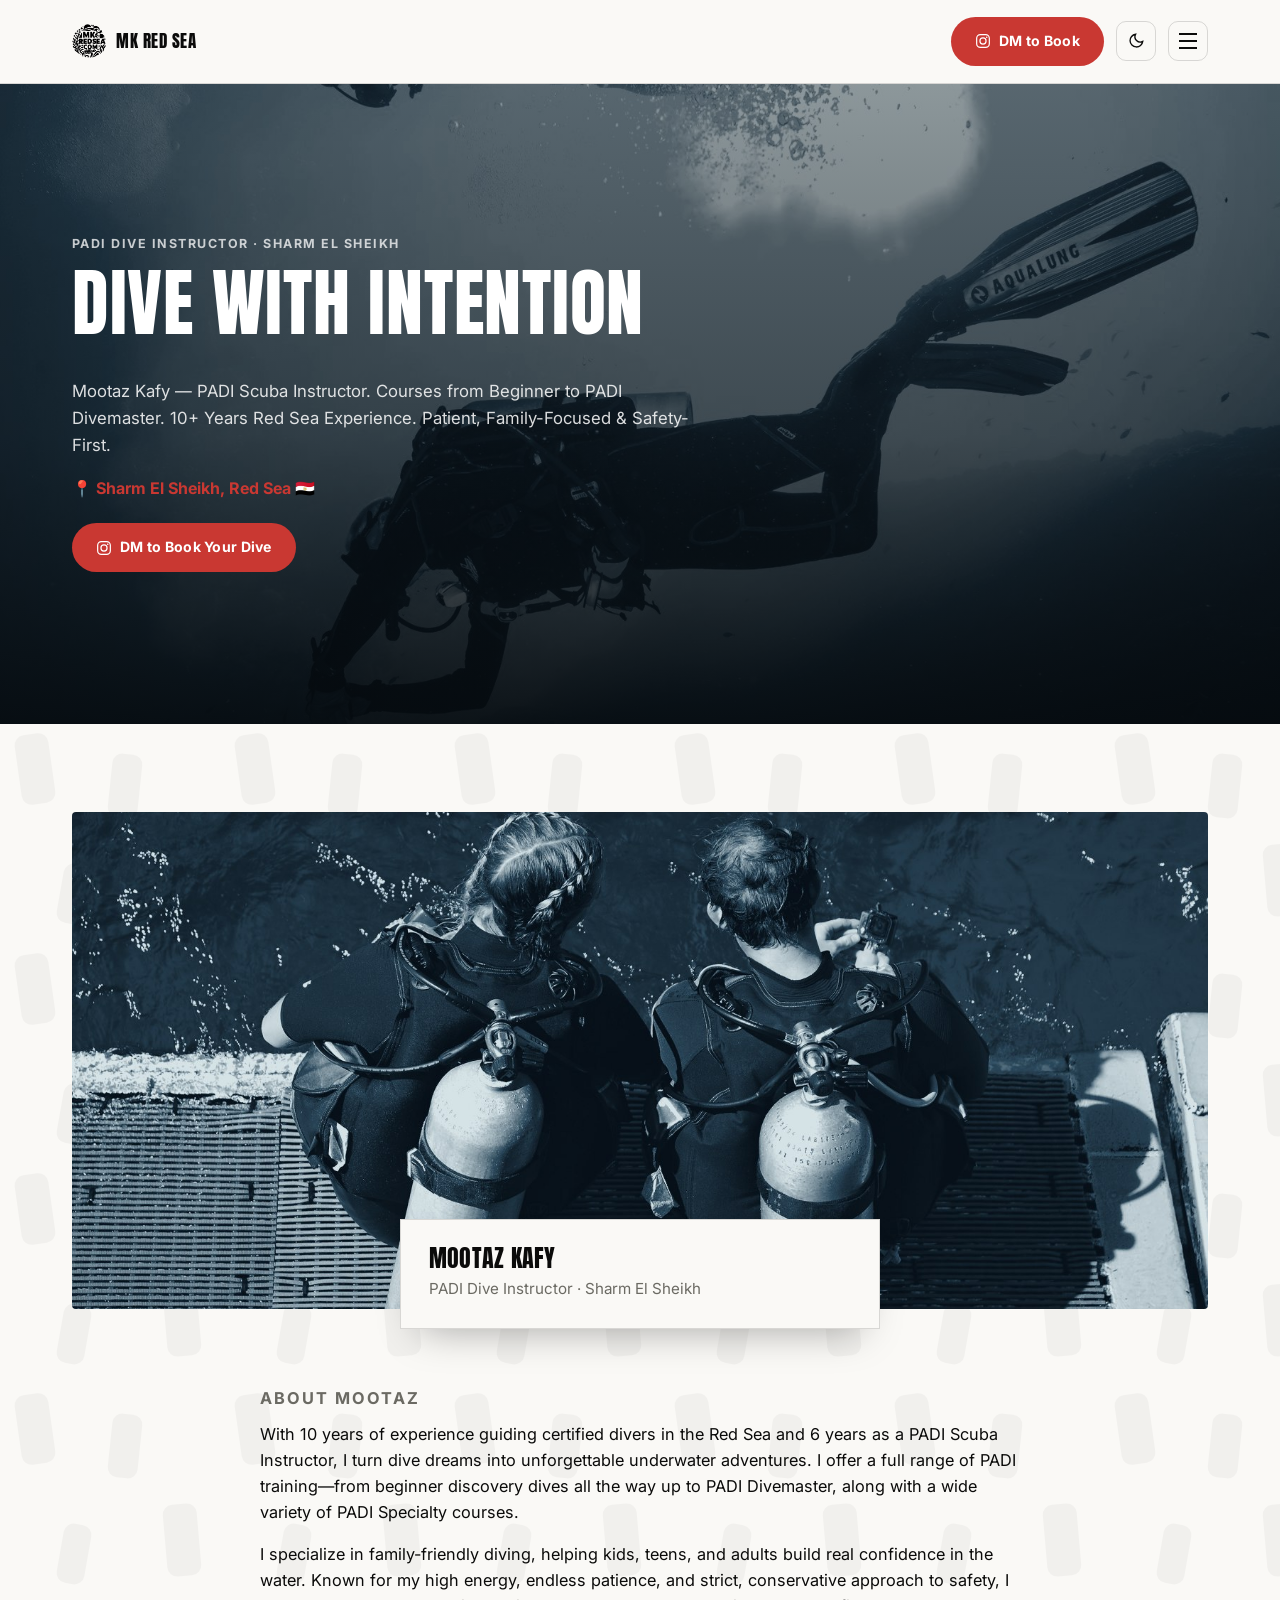
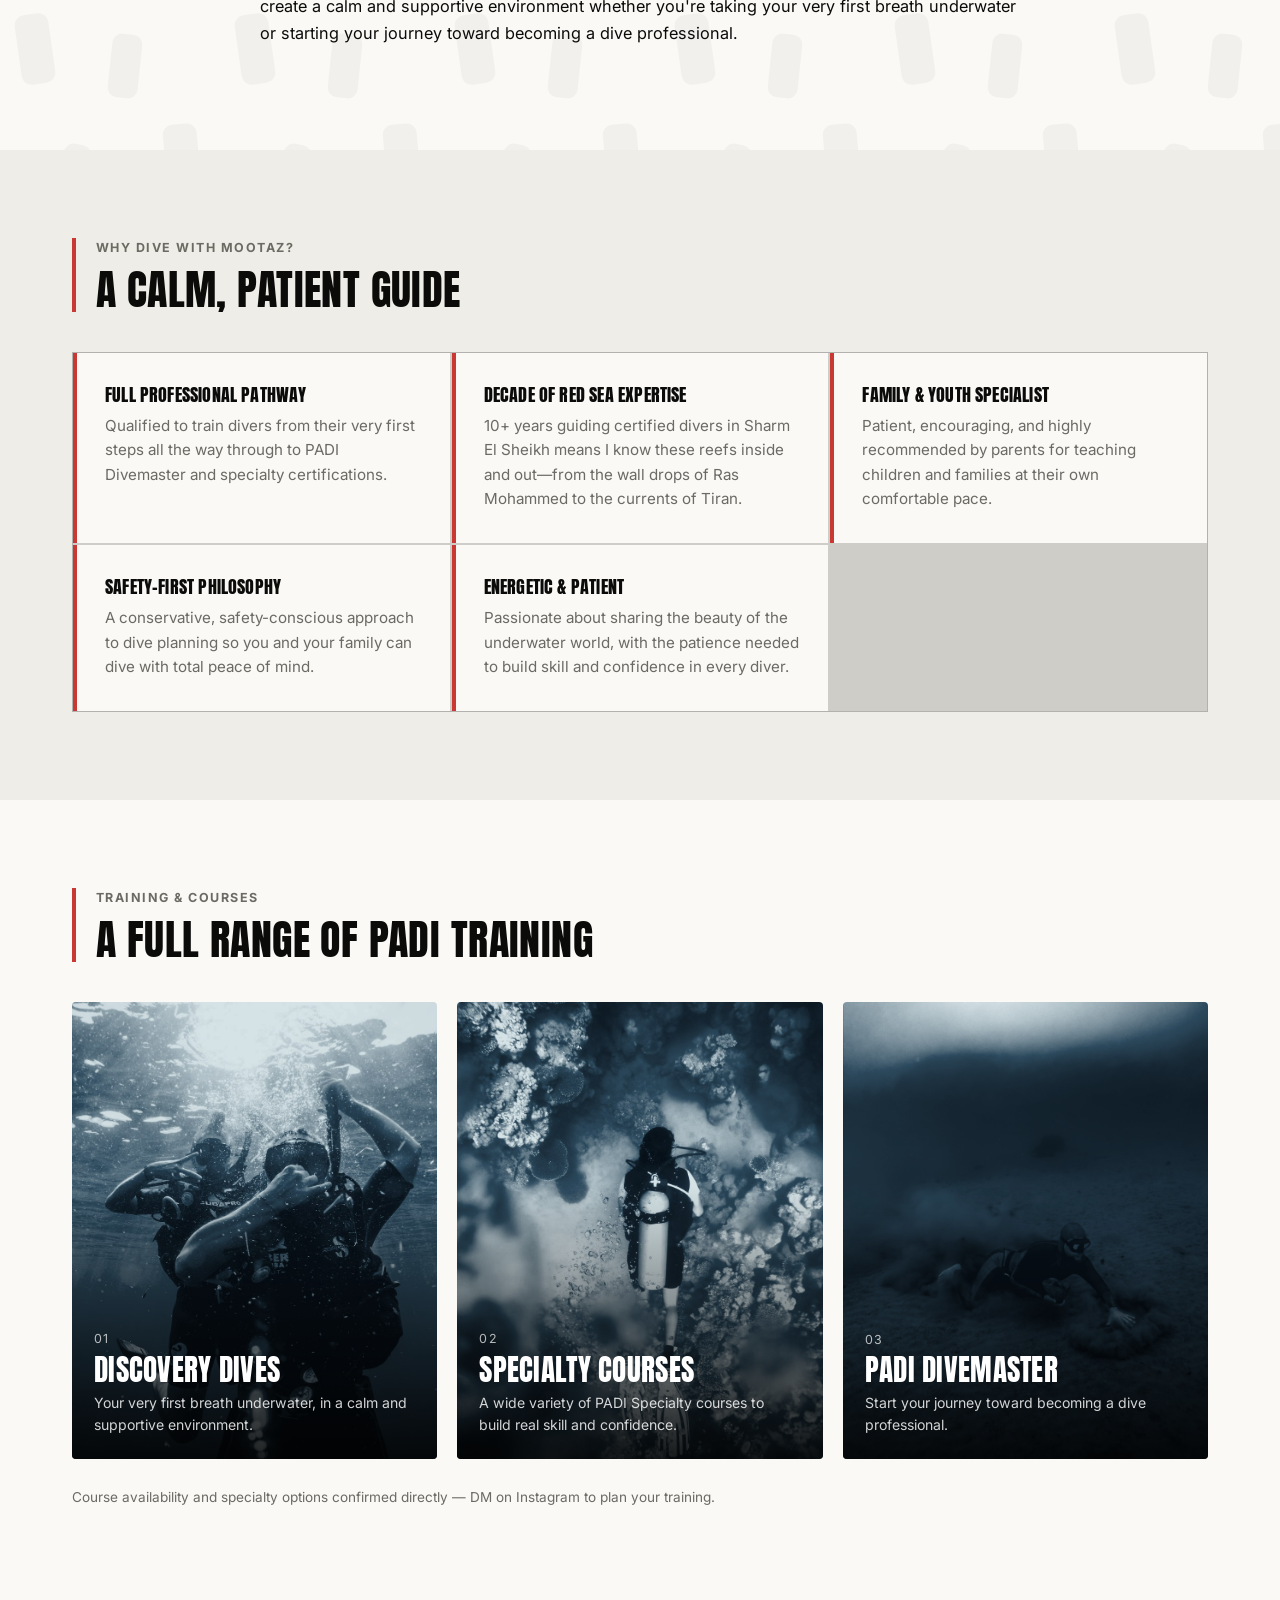
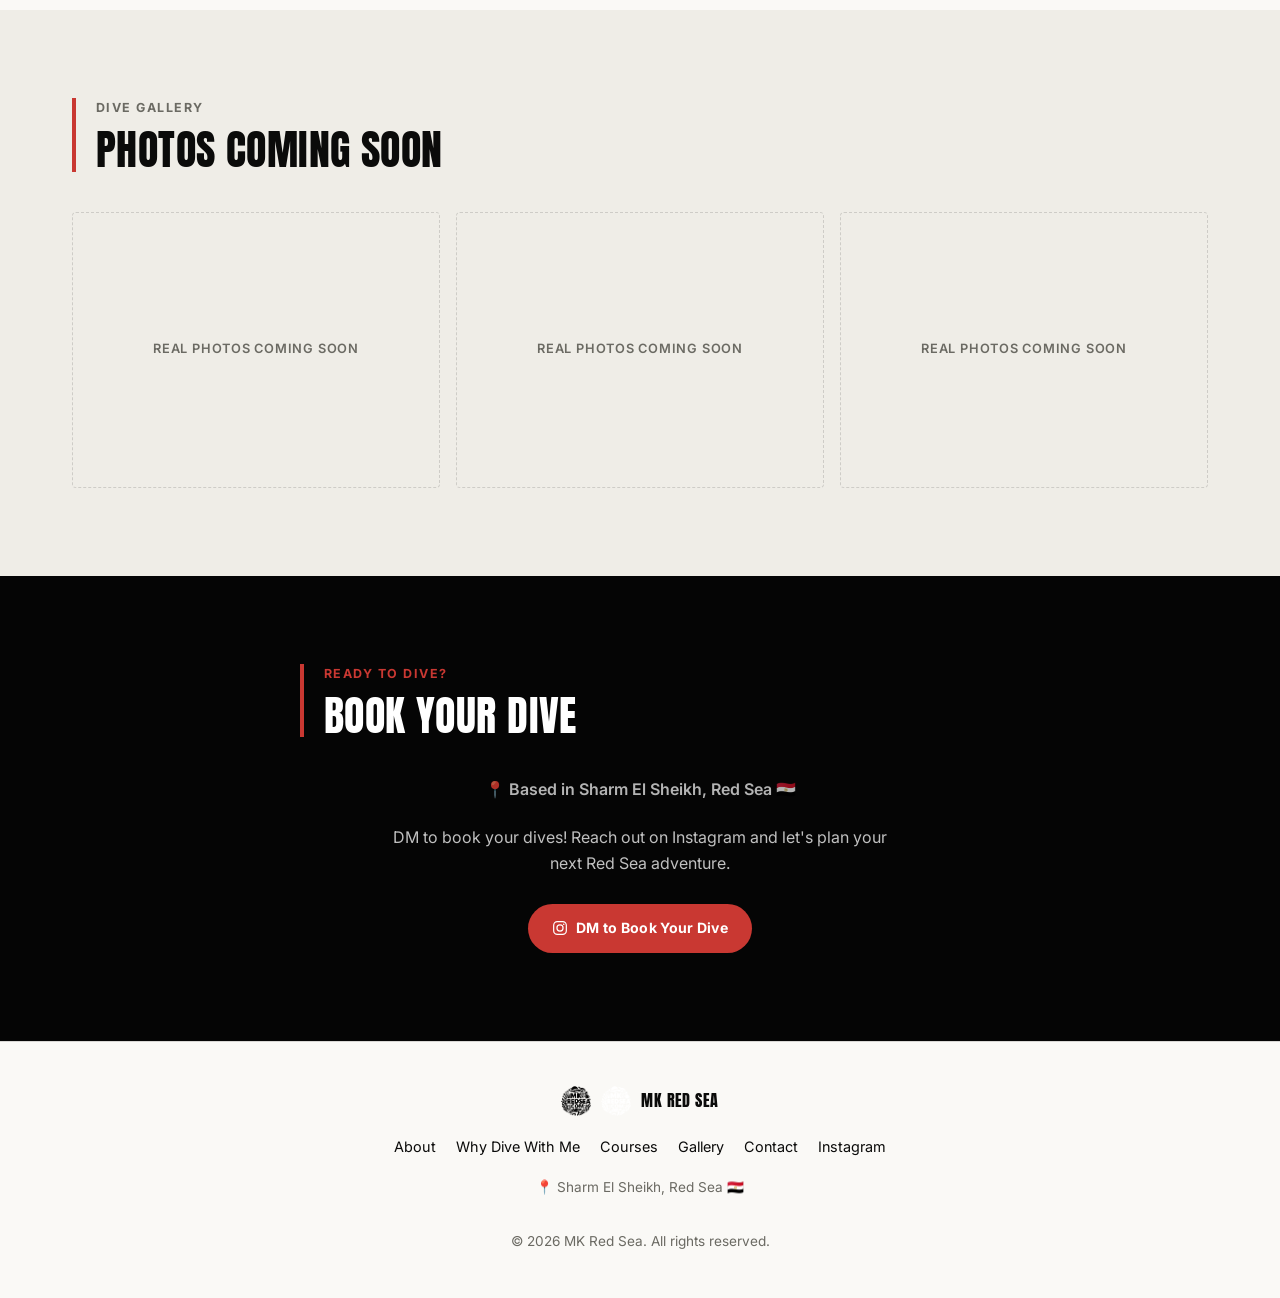
==== alt/index.html @ 53732ff6 "Add alternate dark/bold design option under alt/ Second design for comparison against the main site " ====
<!DOCTYPE html>
<html lang="en">
<head>
<meta charset="UTF-8">
<meta name="viewport" content="width=device-width, initial-scale=1, viewport-fit=cover">
<title>mkredsea.com/alt — Mootaz Kafy, PADI Dive Instructor</title>
<meta name="description" content="Mootaz Kafy, PADI Scuba Instructor in Sharm El Sheikh. Courses from beginner discovery dives to PADI Divemaster. 10+ years of Red Sea experience, family-focused and safety-first.">

<link rel="icon" type="image/png" sizes="32x32" href="../assets/favicon/favicon-32.png">
<link rel="icon" href="../assets/favicon/favicon.ico">
<link rel="apple-touch-icon" href="../assets/favicon/apple-touch-icon.png">

<link rel="preconnect" href="https://fonts.googleapis.com">
<link rel="preconnect" href="https://fonts.gstatic.com" crossorigin>
<link href="https://fonts.googleapis.com/css2?family=Anton&family=Inter:wght@400;500;600;700&display=swap" rel="stylesheet">

<link rel="stylesheet" href="assets/css/styles.css">
</head>
<body>

<header class="site-header">
  <div class="container">
    <a href="#top" id="top" class="brand">
      <img class="brand-light" src="assets/logo/mk-redsea-badge-black.png" alt="MK Red Sea">
      <img class="brand-dark" src="assets/logo/mk-redsea-badge-white.png" alt="MK Red Sea">
      <span>MK Red Sea</span>
    </a>

    <div class="header-actions">
      <a href="#" class="btn-pill" data-instagram-cta>
        <img src="assets/icons/icon-instagram.svg" alt="" width="16" height="16">
        DM to Book
      </a>
      <button type="button" class="icon-btn" id="themeToggle" aria-label="Toggle light/dark theme">
        <svg class="icon-moon" viewBox="0 0 24 24" fill="none" stroke="currentColor" stroke-width="1.8"><path d="M21 12.5A8.5 8.5 0 1 1 11.5 3a7 7 0 0 0 9.5 9.5Z"/></svg>
        <svg class="icon-sun" viewBox="0 0 24 24" fill="none" stroke="currentColor" stroke-width="1.8"><circle cx="12" cy="12" r="4.5"/><path d="M12 2.5v2M12 19.5v2M4.2 4.2l1.4 1.4M18.4 18.4l1.4 1.4M2.5 12h2M19.5 12h2M4.2 19.8l1.4-1.4M18.4 5.6l1.4-1.4"/></svg>
      </button>
      <button type="button" class="hamburger" id="navToggle" aria-label="Open menu" aria-expanded="false" aria-controls="navOverlay">
        <span class="bar"></span>
      </button>
    </div>
  </div>
</header>

<div class="nav-overlay" id="navOverlay">
  <div class="nav-overlay-top">
    <a href="#top" class="brand">
      <img src="assets/logo/mk-redsea-badge-white.png" alt="MK Red Sea" style="width:34px;height:34px;">
      <span>MK Red Sea</span>
    </a>
    <button type="button" class="nav-close" id="navClose" aria-label="Close menu">&times;</button>
  </div>
  <nav class="nav-grid" aria-label="Primary">
    <a href="#about">About</a>
    <a href="#why">Why Dive With Me</a>
    <a href="#courses">Courses</a>
    <a href="#gallery">Gallery</a>
    <a href="#contact">Contact</a>
  </nav>
  <div class="nav-overlay-bottom">
    <img src="assets/logo/mk-redsea-badge-white.png" alt="">
    <a href="#" data-instagram-cta>
      <img src="assets/icons/icon-instagram.svg" alt="">
      Instagram
    </a>
  </div>
</div>

<main>

  <section class="hero" id="hero" style="background-image:url('assets/photos/hero.jpg');">
    <div class="hero-scrim" aria-hidden="true"></div>
    <div class="container">
      <p class="eyebrow">PADI Dive Instructor · Sharm El Sheikh</p>
      <h1>Dive With Intention</h1>
      <p class="tagline">Mootaz Kafy — PADI Scuba Instructor. Courses from Beginner to PADI Divemaster. 10+ Years Red Sea Experience. Patient, Family-Focused &amp; Safety-First.</p>
      <p class="location">📍 Sharm El Sheikh, Red Sea 🇪🇬</p>
      <div>
        <a href="#" class="btn-pill" data-instagram-cta>
          <img src="assets/icons/icon-instagram.svg" alt="" width="16" height="16">
          DM to Book Your Dive
        </a>
      </div>
    </div>
  </section>

  <section id="about" class="bg-texture">
    <div class="container" style="position:relative;z-index:1;">
      <img class="about-banner" src="assets/photos/about.jpg" alt="Two divers preparing to enter the Red Sea">
      <div class="about-card">
        <h2>Mootaz Kafy</h2>
        <p>PADI Dive Instructor · Sharm El Sheikh</p>
      </div>
      <div class="about-body">
        <p class="eyebrow">About Mootaz</p>
        <p>With 10 years of experience guiding certified divers in the Red Sea and 6 years as a PADI Scuba Instructor, I turn dive dreams into unforgettable underwater adventures. I offer a full range of PADI training—from beginner discovery dives all the way up to PADI Divemaster, along with a wide variety of PADI Specialty courses.</p>
        <p>I specialize in family-friendly diving, helping kids, teens, and adults build real confidence in the water. Known for my high energy, endless patience, and strict, conservative approach to safety, I create a calm and supportive environment whether you're taking your very first breath underwater or starting your journey toward becoming a dive professional.</p>
      </div>
    </div>
  </section>

  <section id="why" class="section-alt">
    <div class="container">
      <div class="section-head">
        <p class="eyebrow">Why Dive With Mootaz?</p>
        <h2>A Calm, Patient Guide</h2>
      </div>
      <div class="why-grid">
        <div class="why-card">
          <h3>Full Professional Pathway</h3>
          <p>Qualified to train divers from their very first steps all the way through to PADI Divemaster and specialty certifications.</p>
        </div>
        <div class="why-card">
          <h3>Decade of Red Sea Expertise</h3>
          <p>10+ years guiding certified divers in Sharm El Sheikh means I know these reefs inside and out—from the wall drops of Ras Mohammed to the currents of Tiran.</p>
        </div>
        <div class="why-card">
          <h3>Family &amp; Youth Specialist</h3>
          <p>Patient, encouraging, and highly recommended by parents for teaching children and families at their own comfortable pace.</p>
        </div>
        <div class="why-card">
          <h3>Safety-First Philosophy</h3>
          <p>A conservative, safety-conscious approach to dive planning so you and your family can dive with total peace of mind.</p>
        </div>
        <div class="why-card">
          <h3>Energetic &amp; Patient</h3>
          <p>Passionate about sharing the beauty of the underwater world, with the patience needed to build skill and confidence in every diver.</p>
        </div>
      </div>
    </div>
  </section>

  <section id="courses">
    <div class="container">
      <div class="section-head">
        <p class="eyebrow">Training &amp; Courses</p>
        <h2>A Full Range Of PADI Training</h2>
      </div>
      <div class="courses-grid">
        <div class="course-card" style="background-image:url('assets/photos/course-discovery.jpg');">
          <div class="course-card-scrim" aria-hidden="true"></div>
          <div class="course-card-label">
            <span class="num">01</span>
            <h3>Discovery Dives</h3>
            <p>Your very first breath underwater, in a calm and supportive environment.</p>
          </div>
        </div>
        <div class="course-card" style="background-image:url('assets/photos/course-specialty.jpg');">
          <div class="course-card-scrim" aria-hidden="true"></div>
          <div class="course-card-label">
            <span class="num">02</span>
            <h3>Specialty Courses</h3>
            <p>A wide variety of PADI Specialty courses to build real skill and confidence.</p>
          </div>
        </div>
        <div class="course-card" style="background-image:url('assets/photos/course-divemaster.jpg');">
          <div class="course-card-scrim" aria-hidden="true"></div>
          <div class="course-card-label">
            <span class="num">03</span>
            <h3>PADI Divemaster</h3>
            <p>Start your journey toward becoming a dive professional.</p>
          </div>
        </div>
      </div>
      <p class="courses-note">Course availability and specialty options confirmed directly — DM on Instagram to plan your training.</p>
    </div>
  </section>

  <section id="gallery" class="section-alt">
    <div class="container">
      <div class="section-head">
        <p class="eyebrow">Dive Gallery</p>
        <h2>Photos Coming Soon</h2>
      </div>
      <div class="gallery-grid">
        <div class="gallery-tile">Real photos coming soon</div>
        <div class="gallery-tile">Real photos coming soon</div>
        <div class="gallery-tile">Real photos coming soon</div>
      </div>
    </div>
  </section>

  <section id="contact" class="contact">
    <div class="container">
      <div class="section-head">
        <p class="eyebrow">Ready to Dive?</p>
        <h2>Book Your Dive</h2>
      </div>
      <span class="location">📍 Based in Sharm El Sheikh, Red Sea 🇪🇬</span>
      <p class="contact-lead">DM to book your dives! Reach out on Instagram and let's plan your next Red Sea adventure.</p>
      <a href="#" class="btn-pill" data-instagram-cta>
        <img src="assets/icons/icon-instagram.svg" alt="" width="16" height="16">
        DM to Book Your Dive
      </a>
    </div>
  </section>

</main>

<footer class="site-footer">
  <div class="container footer-inner">
    <div class="footer-brand">
      <img class="brand-light" src="assets/logo/mk-redsea-badge-black.png" alt="">
      <img class="brand-dark" src="assets/logo/mk-redsea-badge-white.png" alt="">
      <span>MK Red Sea</span>
    </div>
    <ul class="footer-nav">
      <li><a href="#about">About</a></li>
      <li><a href="#why">Why Dive With Me</a></li>
      <li><a href="#courses">Courses</a></li>
      <li><a href="#gallery">Gallery</a></li>
      <li><a href="#contact">Contact</a></li>
      <li><a href="#" data-instagram-cta>Instagram</a></li>
    </ul>
    <p class="footer-meta">📍 Sharm El Sheikh, Red Sea 🇪🇬</p>
    <p class="footer-meta">&copy; <span id="year"></span> MK Red Sea. All rights reserved.</p>
  </div>
</footer>

<script src="assets/js/main.js"></script>
</body>
</html>
---- alt/assets/css/styles.css ----
:root {
  --ink: #0b0b0a;
  --paper: #faf9f6;
  --paper-alt: #efede7;
  --slate: #6b6a63;
  --red: #c93832;
  --white: #ffffff;
  --hairline: rgba(11, 11, 10, 0.14);
  --header-h: 84px;
}

:root[data-theme="dark"] {
  --ink: #f5f4f0;
  --paper: #0b0b0a;
  --paper-alt: #17171a;
  --slate: #a6a59d;
  --red: #e0473f;
  --hairline: rgba(245, 244, 240, 0.16);
}

* { box-sizing: border-box; }

html {
  scroll-behavior: smooth;
  scroll-padding-top: var(--header-h);
}

body {
  margin: 0;
  background: var(--paper);
  color: var(--ink);
  font-family: 'Inter', sans-serif;
  line-height: 1.6;
  -webkit-font-smoothing: antialiased;
  transition: background 0.2s ease, color 0.2s ease;
}

h1, h2, h3 {
  font-family: 'Anton', sans-serif;
  font-weight: 400;
  text-transform: uppercase;
  letter-spacing: 0.01em;
  color: var(--ink);
  line-height: 1.05;
  margin: 0 0 0.5em;
}

p { margin: 0 0 1em; color: var(--ink); }
a { color: inherit; }
img { max-width: 100%; display: block; }

.container {
  width: 100%;
  max-width: 1200px;
  margin: 0 auto;
  padding: 0 20px;
}

.bg-texture {
  position: relative;
}
.bg-texture::before {
  content: "";
  position: absolute;
  inset: 0;
  background-image: url('../bg-pattern.svg');
  background-repeat: repeat;
  background-size: 220px 220px;
  color: var(--ink);
  opacity: 0.035;
  pointer-events: none;
  z-index: 0;
}

.eyebrow {
  text-transform: uppercase;
  letter-spacing: 0.12em;
  font-size: 0.78rem;
  font-weight: 700;
  color: var(--slate);
  margin: 0 0 10px;
}

.section-head {
  max-width: 680px;
  margin: 0 0 40px;
  padding-left: 20px;
  border-left: 4px solid var(--red);
}
.section-head h2 { font-size: clamp(1.8rem, 4vw, 2.6rem); }

section { padding: 88px 0; position: relative; }
.section-alt { background: var(--paper-alt); }

/* ---------- Buttons ---------- */
.btn-pill {
  display: inline-flex;
  align-items: center;
  gap: 8px;
  padding: 13px 24px;
  border-radius: 999px;
  background: var(--red);
  color: #fff;
  font-weight: 700;
  font-size: 0.88rem;
  letter-spacing: 0.02em;
  text-decoration: none;
  border: none;
  cursor: pointer;
  transition: transform 0.15s ease, opacity 0.15s ease;
}
.btn-pill:hover { transform: translateY(-1px); opacity: 0.92; }
.btn-pill img { width: 16px; height: 16px; filter: brightness(0) invert(1); }

.btn-outline {
  display: inline-flex;
  align-items: center;
  gap: 8px;
  padding: 12px 22px;
  border-radius: 999px;
  border: 1.5px solid var(--hairline);
  color: var(--ink);
  font-weight: 600;
  font-size: 0.88rem;
  text-decoration: none;
  background: transparent;
}

/* ---------- Header ---------- */
.site-header {
  position: sticky;
  top: 0;
  z-index: 60;
  height: var(--header-h);
  display: flex;
  align-items: center;
  background: color-mix(in srgb, var(--paper) 88%, transparent);
  backdrop-filter: blur(10px);
  -webkit-backdrop-filter: blur(10px);
  border-bottom: 1px solid var(--hairline);
}
.site-header .container {
  display: flex;
  align-items: center;
  justify-content: space-between;
  gap: 16px;
}
.brand {
  display: flex;
  align-items: center;
  gap: 10px;
  text-decoration: none;
  color: var(--ink);
}
.brand img { width: 34px; height: 34px; }
.brand span {
  font-family: 'Anton', sans-serif;
  font-size: 1.05rem;
  letter-spacing: 0.03em;
  text-transform: uppercase;
}
.brand .brand-dark { display: none; }
:root[data-theme="dark"] .brand .brand-light { display: none; }
:root[data-theme="dark"] .brand .brand-dark { display: block; }

.header-actions {
  display: flex;
  align-items: center;
  gap: 12px;
}
.icon-btn {
  display: inline-flex;
  align-items: center;
  justify-content: center;
  width: 40px;
  height: 40px;
  border-radius: 10px;
  border: 1px solid var(--hairline);
  background: transparent;
  color: var(--ink);
  cursor: pointer;
}
.icon-btn svg { width: 18px; height: 18px; }
.icon-btn .icon-sun { display: none; }
:root[data-theme="dark"] .icon-btn .icon-moon { display: none; }
:root[data-theme="dark"] .icon-btn .icon-sun { display: block; }

.hamburger {
  display: inline-flex;
  flex-direction: column;
  align-items: center;
  justify-content: center;
  gap: 5px;
  width: 40px;
  height: 40px;
  border-radius: 10px;
  border: 1px solid var(--hairline);
  background: transparent;
  cursor: pointer;
}
.hamburger .bar,
.hamburger::before,
.hamburger::after {
  content: "";
  display: block;
  width: 18px;
  height: 2px;
  background: var(--ink);
}

/* ---------- Nav overlay ---------- */
.nav-overlay {
  position: fixed;
  inset: 0;
  background: #050505;
  color: #fff;
  z-index: 100;
  display: none;
  flex-direction: column;
  padding: 24px 20px;
}
.nav-overlay.open { display: flex; }
.nav-overlay-top {
  display: flex;
  align-items: center;
  justify-content: space-between;
}
.nav-overlay-top .brand { color: #fff; }
.nav-close {
  width: 40px; height: 40px;
  border-radius: 10px;
  border: 1px solid rgba(255,255,255,0.2);
  background: transparent;
  color: #fff;
  font-size: 1.2rem;
  cursor: pointer;
}
.nav-grid {
  flex: 1;
  display: grid;
  grid-template-columns: 1fr;
  align-content: center;
}
.nav-grid a {
  display: flex;
  align-items: center;
  padding: 22px 4px;
  border-bottom: 1px solid rgba(255,255,255,0.12);
  font-family: 'Anton', sans-serif;
  font-size: clamp(1.8rem, 8vw, 3rem);
  text-transform: uppercase;
  color: #fff;
  text-decoration: none;
}
.nav-grid a:first-child { border-top: 1px solid rgba(255,255,255,0.12); }
.nav-overlay-bottom {
  display: flex;
  align-items: center;
  justify-content: space-between;
  padding-top: 20px;
}
.nav-overlay-bottom img { width: 32px; height: 32px; }
.nav-overlay-bottom a {
  color: #fff;
  display: inline-flex;
  align-items: center;
  gap: 8px;
  text-decoration: none;
  font-weight: 600;
  font-size: 0.9rem;
}
.nav-overlay-bottom a img { width: 18px; height: 18px; filter: brightness(0) invert(1); }

/* ---------- Hero ---------- */
.hero {
  min-height: 640px;
  display: flex;
  align-items: flex-end;
  background-size: cover;
  background-position: center;
  color: #fff;
  padding-top: var(--header-h);
}
.hero-scrim {
  position: absolute;
  inset: 0;
  background: linear-gradient(180deg, rgba(5,10,14,0.35) 0%, rgba(5,10,14,0.55) 55%, rgba(5,10,14,0.92) 100%);
}
.hero .container { position: relative; z-index: 1; padding-bottom: 64px; }
.hero .eyebrow { color: rgba(255,255,255,0.75); }
.hero h1 {
  color: #fff;
  font-size: clamp(2.4rem, 7vw, 4.6rem);
  max-width: 820px;
}
.hero .tagline {
  color: rgba(255,255,255,0.85);
  max-width: 620px;
  font-size: clamp(0.95rem, 2vw, 1.05rem);
}
.hero .location {
  color: var(--red);
  font-weight: 700;
  margin-bottom: 22px;
  display: inline-block;
}

/* ---------- About ---------- */
.about-banner {
  width: 100%;
  aspect-ratio: 16 / 7;
  object-fit: cover;
  border-radius: 4px;
}
.about-card {
  position: relative;
  z-index: 1;
  max-width: 480px;
  margin: -70px auto 0;
  background: var(--paper);
  border: 1px solid var(--hairline);
  padding: 26px 28px;
  box-shadow: 0 20px 40px -20px rgba(0,0,0,0.35);
}
.about-card h2 { font-size: 1.5rem; margin-bottom: 6px; }
.about-card p { color: var(--slate); margin: 0; font-size: 0.95rem; }
.about-body { max-width: 760px; margin: 56px auto 0; }
.about-body p { font-size: 1.02rem; }

/* ---------- Why cards ---------- */
.why-grid {
  display: grid;
  grid-template-columns: 1fr;
  gap: 2px;
  background: var(--hairline);
  border: 1px solid var(--hairline);
}
.why-card {
  background: var(--paper);
  padding: 32px 28px;
  border-left: 4px solid var(--red);
}
.why-card h3 { font-size: 1.15rem; margin-bottom: 10px; }
.why-card p { color: var(--slate); font-size: 0.95rem; margin: 0; }

/* ---------- Courses ---------- */
.courses-grid {
  display: grid;
  grid-template-columns: 1fr;
  gap: 20px;
}
.course-card {
  position: relative;
  aspect-ratio: 4 / 5;
  border-radius: 4px;
  overflow: hidden;
  background-size: cover;
  background-position: center;
  display: flex;
  align-items: flex-end;
}
.course-card-scrim {
  position: absolute;
  inset: 0;
  background: linear-gradient(180deg, transparent 40%, rgba(0,0,0,0.85) 100%);
}
.course-card-label {
  position: relative;
  z-index: 1;
  padding: 22px;
  color: #fff;
}
.course-card-label .num {
  font-size: 0.78rem;
  letter-spacing: 0.1em;
  color: rgba(255,255,255,0.7);
  display: block;
  margin-bottom: 6px;
}
.course-card-label h3 {
  color: #fff;
  font-size: clamp(1.3rem, 3vw, 1.8rem);
  margin-bottom: 6px;
}
.course-card-label p {
  color: rgba(255,255,255,0.82);
  font-size: 0.88rem;
  margin: 0;
  max-width: 320px;
}
.courses-note {
  margin-top: 28px;
  font-size: 0.85rem;
  color: var(--slate);
}

/* ---------- Gallery ---------- */
.gallery-grid {
  display: grid;
  grid-template-columns: 1fr;
  gap: 16px;
}
.gallery-tile {
  aspect-ratio: 4 / 3;
  border: 1.5px dashed var(--hairline);
  border-radius: 4px;
  display: flex;
  align-items: center;
  justify-content: center;
  color: var(--slate);
  font-size: 0.8rem;
  font-weight: 600;
  text-transform: uppercase;
  letter-spacing: 0.06em;
}

/* ---------- Contact ---------- */
.contact {
  background: #050505;
  color: #fff;
  text-align: center;
}
.contact h2 { color: #fff; }
.contact .eyebrow { color: var(--red); }
.contact .location { color: rgba(255,255,255,0.7); font-weight: 600; margin-bottom: 22px; display: block; }
.contact-lead { max-width: 520px; margin: 0 auto 28px; color: rgba(255,255,255,0.75); }
.contact .section-head { margin-left: auto; margin-right: auto; text-align: left; }

/* ---------- Footer ---------- */
.site-footer {
  background: var(--paper);
  padding: 44px 0 32px;
  border-top: 1px solid var(--hairline);
}
.footer-inner {
  display: flex;
  flex-direction: column;
  align-items: center;
  gap: 18px;
  text-align: center;
}
.footer-brand {
  display: flex;
  align-items: center;
  gap: 10px;
  font-family: 'Anton', sans-serif;
  text-transform: uppercase;
  letter-spacing: 0.03em;
}
.footer-brand img { width: 30px; height: 30px; }
.footer-nav {
  list-style: none;
  display: flex;
  flex-wrap: wrap;
  justify-content: center;
  gap: 20px;
  margin: 0; padding: 0;
}
.footer-nav a { color: var(--ink); text-decoration: none; font-size: 0.9rem; }
.footer-meta { font-size: 0.85rem; color: var(--slate); }

/* ---------- Breakpoints ---------- */
@media (min-width: 640px) {
  .gallery-grid { grid-template-columns: repeat(2, 1fr); }
  .nav-grid { grid-template-columns: repeat(2, 1fr); column-gap: 40px; }
}

@media (min-width: 900px) {
  .why-grid { grid-template-columns: repeat(3, 1fr); }
  .courses-grid { grid-template-columns: repeat(3, 1fr); }
  .gallery-grid { grid-template-columns: repeat(3, 1fr); }
  .about-card { margin-top: -90px; }
}

@media (min-width: 1200px) {
  .container { padding: 0 32px; }
}
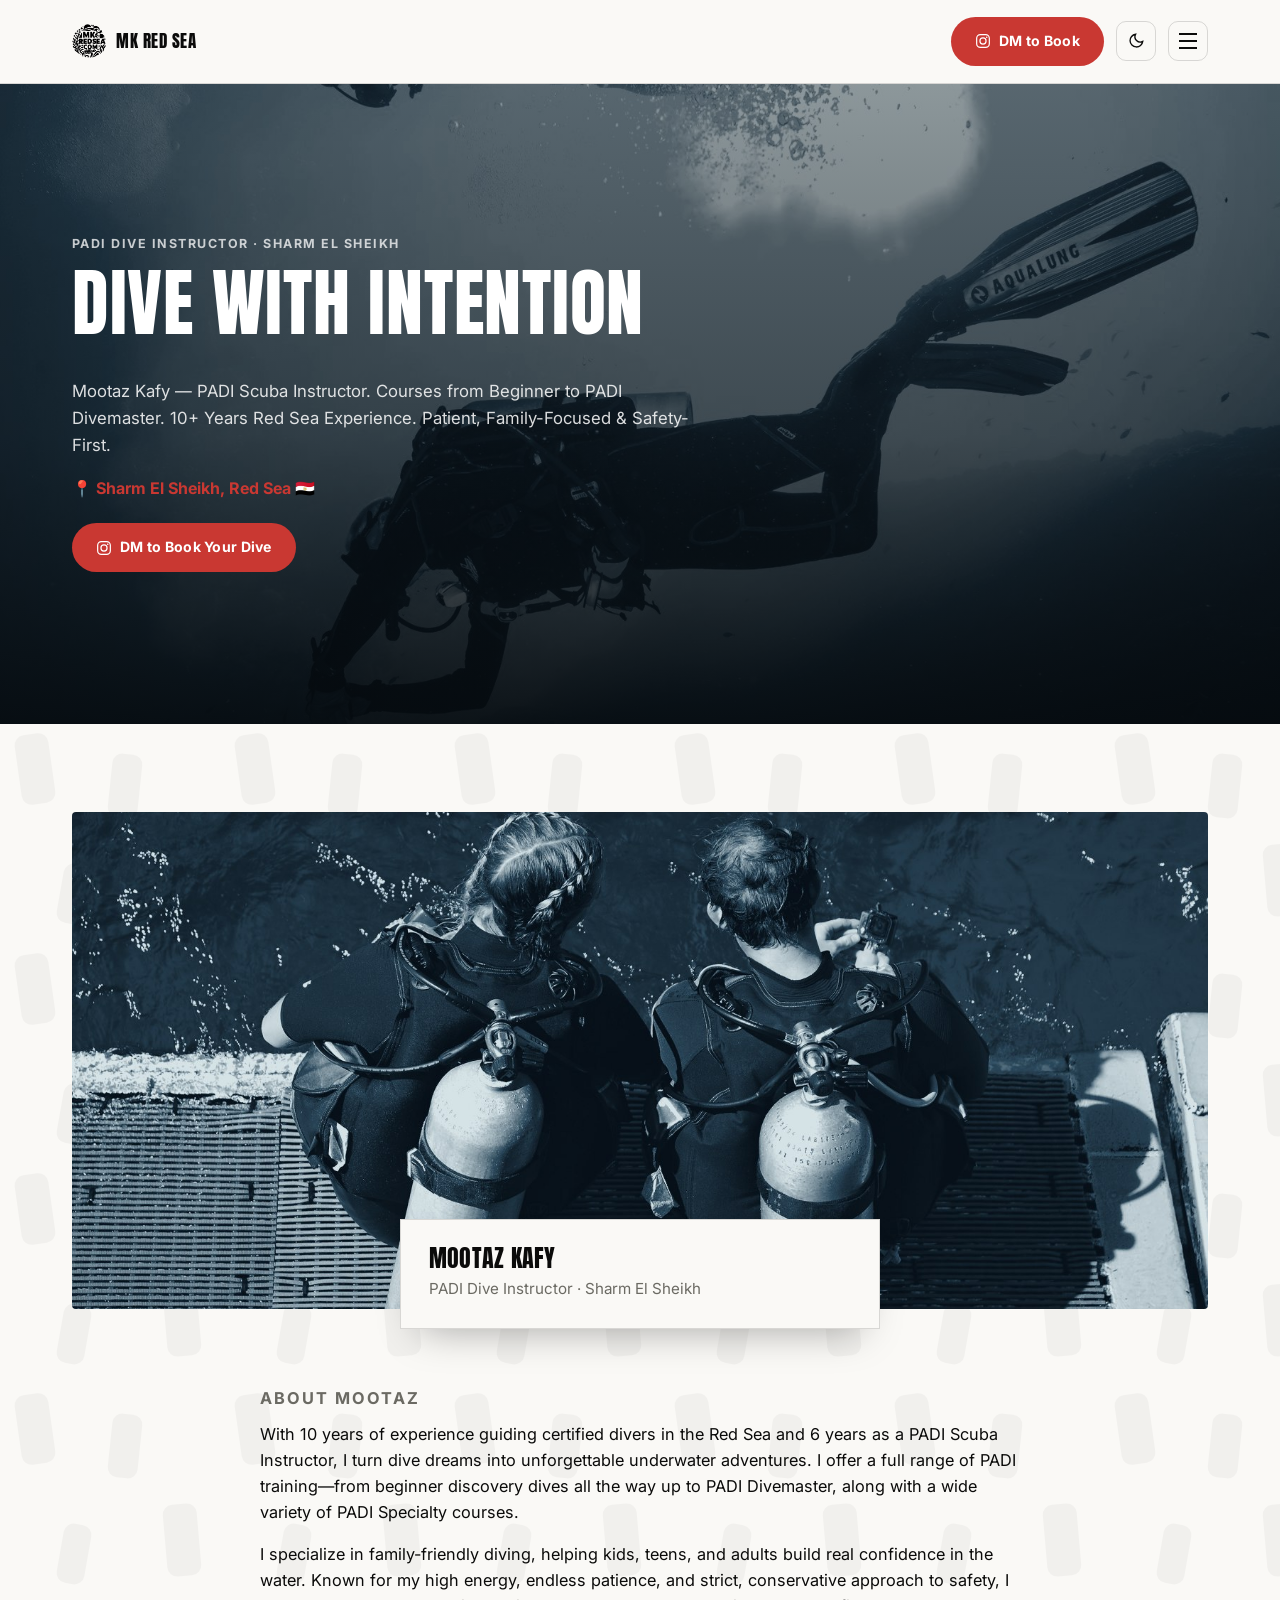
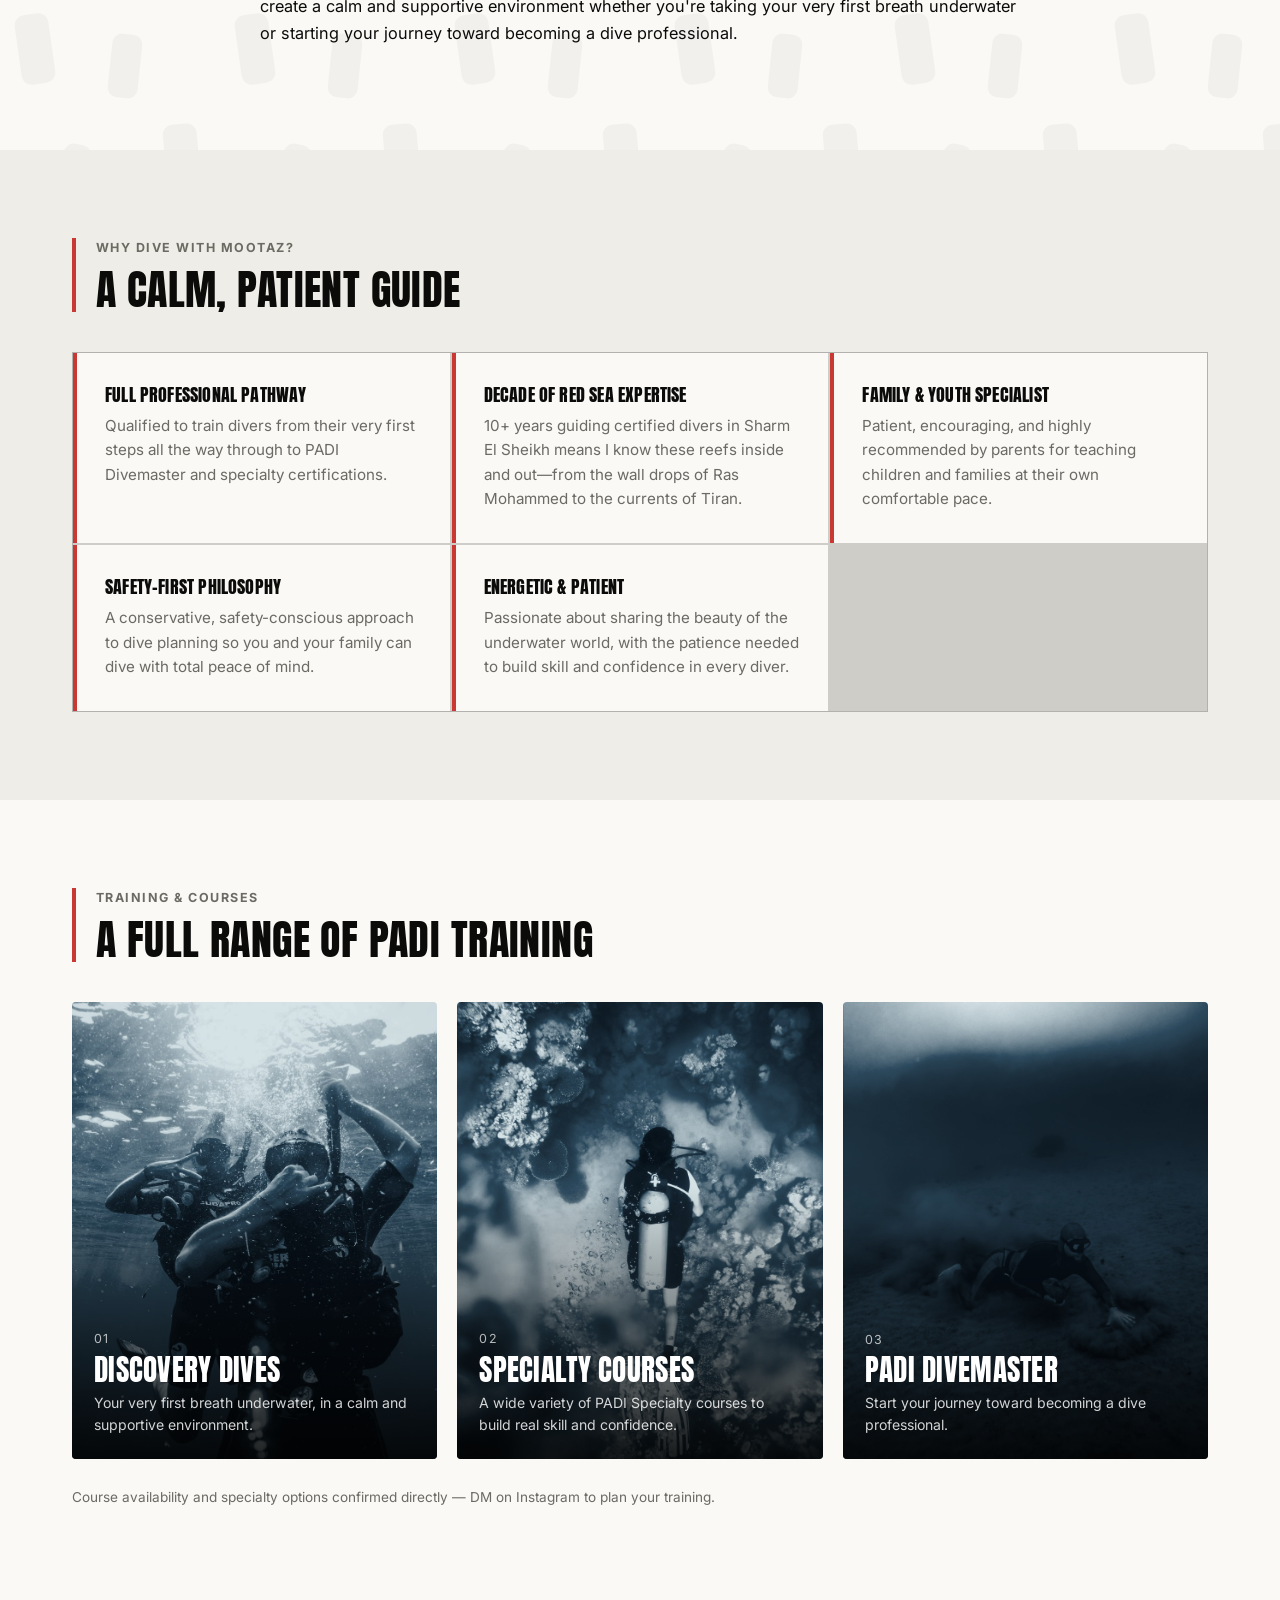
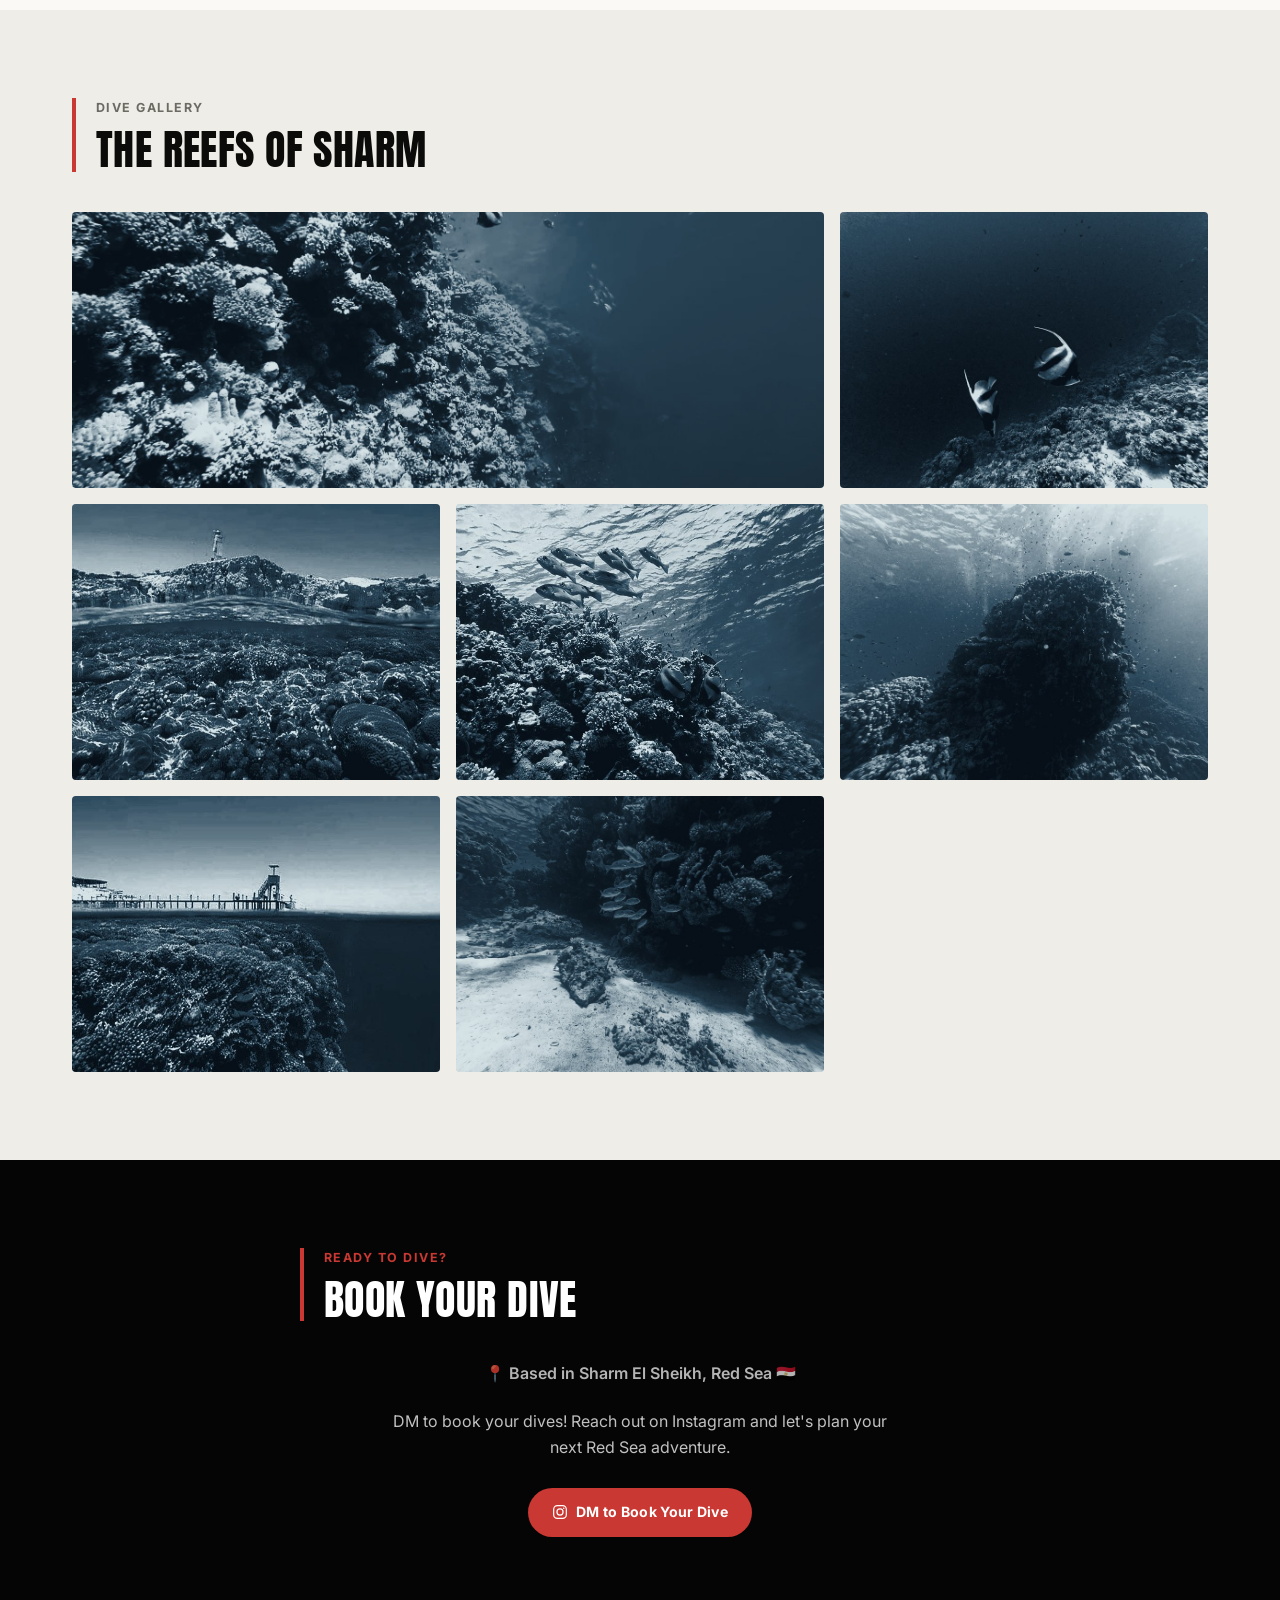
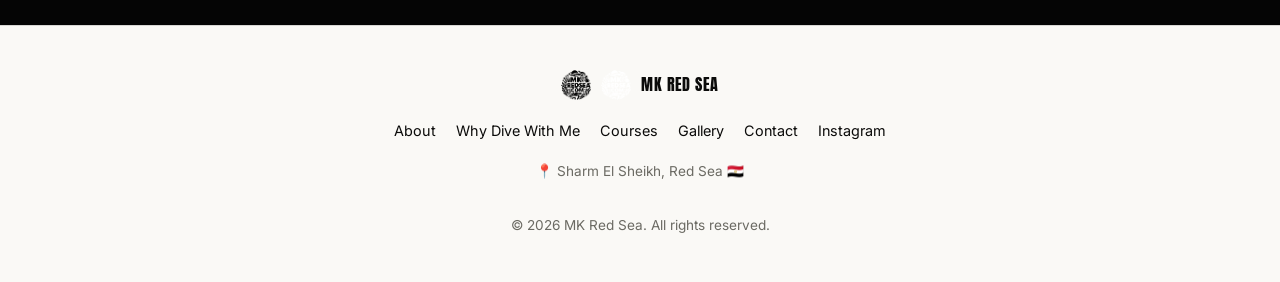
==== commit 6a59f734: "Use the client's own Red Sea photos across all sites - Move the supplied photos from assets/photos/r" ====
--- a/alt/index.html
+++ b/alt/index.html
@@ -5,6 +5,7 @@
 <meta name="viewport" content="width=device-width, initial-scale=1, viewport-fit=cover">
 <title>mkredsea.com/alt — Mootaz Kafy, PADI Dive Instructor</title>
 <meta name="description" content="Mootaz Kafy, PADI Scuba Instructor in Sharm El Sheikh. Courses from beginner discovery dives to PADI Divemaster. 10+ years of Red Sea experience, family-focused and safety-first.">
+<base href="/alt/">
 
 <link rel="icon" type="image/png" sizes="32x32" href="../assets/favicon/favicon-32.png">
 <link rel="icon" href="../assets/favicon/favicon.ico">
@@ -170,12 +171,30 @@
     <div class="container">
       <div class="section-head">
         <p class="eyebrow">Dive Gallery</p>
-        <h2>Photos Coming Soon</h2>
+        <h2>The Reefs Of Sharm</h2>
       </div>
       <div class="gallery-grid">
-        <div class="gallery-tile">Real photos coming soon</div>
-        <div class="gallery-tile">Real photos coming soon</div>
-        <div class="gallery-tile">Real photos coming soon</div>
+        <figure class="gallery-item gallery-item--wide">
+          <img src="assets/photos/gallery/reef-wall-800.jpg" srcset="assets/photos/gallery/reef-wall-800.jpg 800w, assets/photos/gallery/reef-wall.jpg 1599w" sizes="(min-width: 900px) 66vw, 100vw" width="1599" height="899" alt="Coral-covered reef wall dropping into deep blue water, with a pair of bannerfish" loading="lazy" decoding="async">
+        </figure>
+        <figure class="gallery-item">
+          <img src="assets/photos/gallery/bannerfish-pair-800.jpg" srcset="assets/photos/gallery/bannerfish-pair-800.jpg 800w, assets/photos/gallery/bannerfish-pair.jpg 1600w" sizes="(min-width: 900px) 33vw, (min-width: 640px) 50vw, 100vw" width="1600" height="1200" alt="Two Red Sea bannerfish swimming above the reef" loading="lazy" decoding="async">
+        </figure>
+        <figure class="gallery-item">
+          <img src="assets/photos/gallery/split-lighthouse-800.jpg" srcset="assets/photos/gallery/split-lighthouse-800.jpg 800w, assets/photos/gallery/split-lighthouse.jpg 960w" sizes="(min-width: 900px) 33vw, (min-width: 640px) 50vw, 100vw" width="960" height="539" alt="Split-level view of a shallow coral reef below a lighthouse on the Sharm El Sheikh coast" loading="lazy" decoding="async">
+        </figure>
+        <figure class="gallery-item">
+          <img src="assets/photos/gallery/snapper-school-800.jpg" srcset="assets/photos/gallery/snapper-school-800.jpg 800w, assets/photos/gallery/snapper-school.jpg 1599w" sizes="(min-width: 900px) 33vw, (min-width: 640px) 50vw, 100vw" width="1599" height="899" alt="A school of yellow-tailed snappers over a sunlit coral reef" loading="lazy" decoding="async">
+        </figure>
+        <figure class="gallery-item">
+          <img src="assets/photos/gallery/coral-pinnacle-800.jpg" srcset="assets/photos/gallery/coral-pinnacle-800.jpg 800w, assets/photos/gallery/coral-pinnacle.jpg 1600w" sizes="(min-width: 900px) 33vw, (min-width: 640px) 50vw, 100vw" width="1600" height="1200" alt="A coral pinnacle surrounded by clouds of orange anthias" loading="lazy" decoding="async">
+        </figure>
+        <figure class="gallery-item">
+          <img src="assets/photos/gallery/split-jetty-800.jpg" srcset="assets/photos/gallery/split-jetty-800.jpg 800w, assets/photos/gallery/split-jetty.jpg 960w" sizes="(min-width: 900px) 33vw, (min-width: 640px) 50vw, 100vw" width="960" height="539" alt="Split-level view of a reef wall beside a dive jetty" loading="lazy" decoding="async">
+        </figure>
+        <figure class="gallery-item">
+          <img src="assets/photos/gallery/sandy-reef-800.jpg" srcset="assets/photos/gallery/sandy-reef-800.jpg 800w, assets/photos/gallery/sandy-reef.jpg 1600w" sizes="(min-width: 900px) 33vw, (min-width: 640px) 50vw, 100vw" width="1600" height="1200" alt="Snappers sheltering beside a coral outcrop on a sandy seabed" loading="lazy" decoding="async">
+        </figure>
       </div>
     </div>
   </section>
--- a/alt/assets/css/styles.css
+++ b/alt/assets/css/styles.css
@@ -400,18 +400,26 @@
   grid-template-columns: 1fr;
   gap: 16px;
 }
-.gallery-tile {
+.gallery-item {
+  position: relative;
+  margin: 0;
   aspect-ratio: 4 / 3;
-  border: 1.5px dashed var(--hairline);
   border-radius: 4px;
-  display: flex;
-  align-items: center;
-  justify-content: center;
-  color: var(--slate);
-  font-size: 0.8rem;
-  font-weight: 600;
-  text-transform: uppercase;
-  letter-spacing: 0.06em;
+  overflow: hidden;
+  background: var(--hairline);
+}
+.gallery-item img {
+  position: absolute;
+  inset: 0;
+  width: 100%;
+  height: 100%;
+  object-fit: cover;
+  transition: transform 0.6s ease;
+}
+.gallery-item:hover img { transform: scale(1.04); }
+@media (prefers-reduced-motion: reduce) {
+  .gallery-item img { transition: none; }
+  .gallery-item:hover img { transform: none; }
 }
 
 /* ---------- Contact ---------- */
@@ -462,6 +470,7 @@
 /* ---------- Breakpoints ---------- */
 @media (min-width: 640px) {
   .gallery-grid { grid-template-columns: repeat(2, 1fr); }
+  .gallery-item--wide { grid-column: span 2; aspect-ratio: 16 / 9; }
   .nav-grid { grid-template-columns: repeat(2, 1fr); column-gap: 40px; }
 }
 
@@ -469,6 +478,7 @@
   .why-grid { grid-template-columns: repeat(3, 1fr); }
   .courses-grid { grid-template-columns: repeat(3, 1fr); }
   .gallery-grid { grid-template-columns: repeat(3, 1fr); }
+  .gallery-item--wide { aspect-ratio: auto; }
   .about-card { margin-top: -90px; }
 }
 
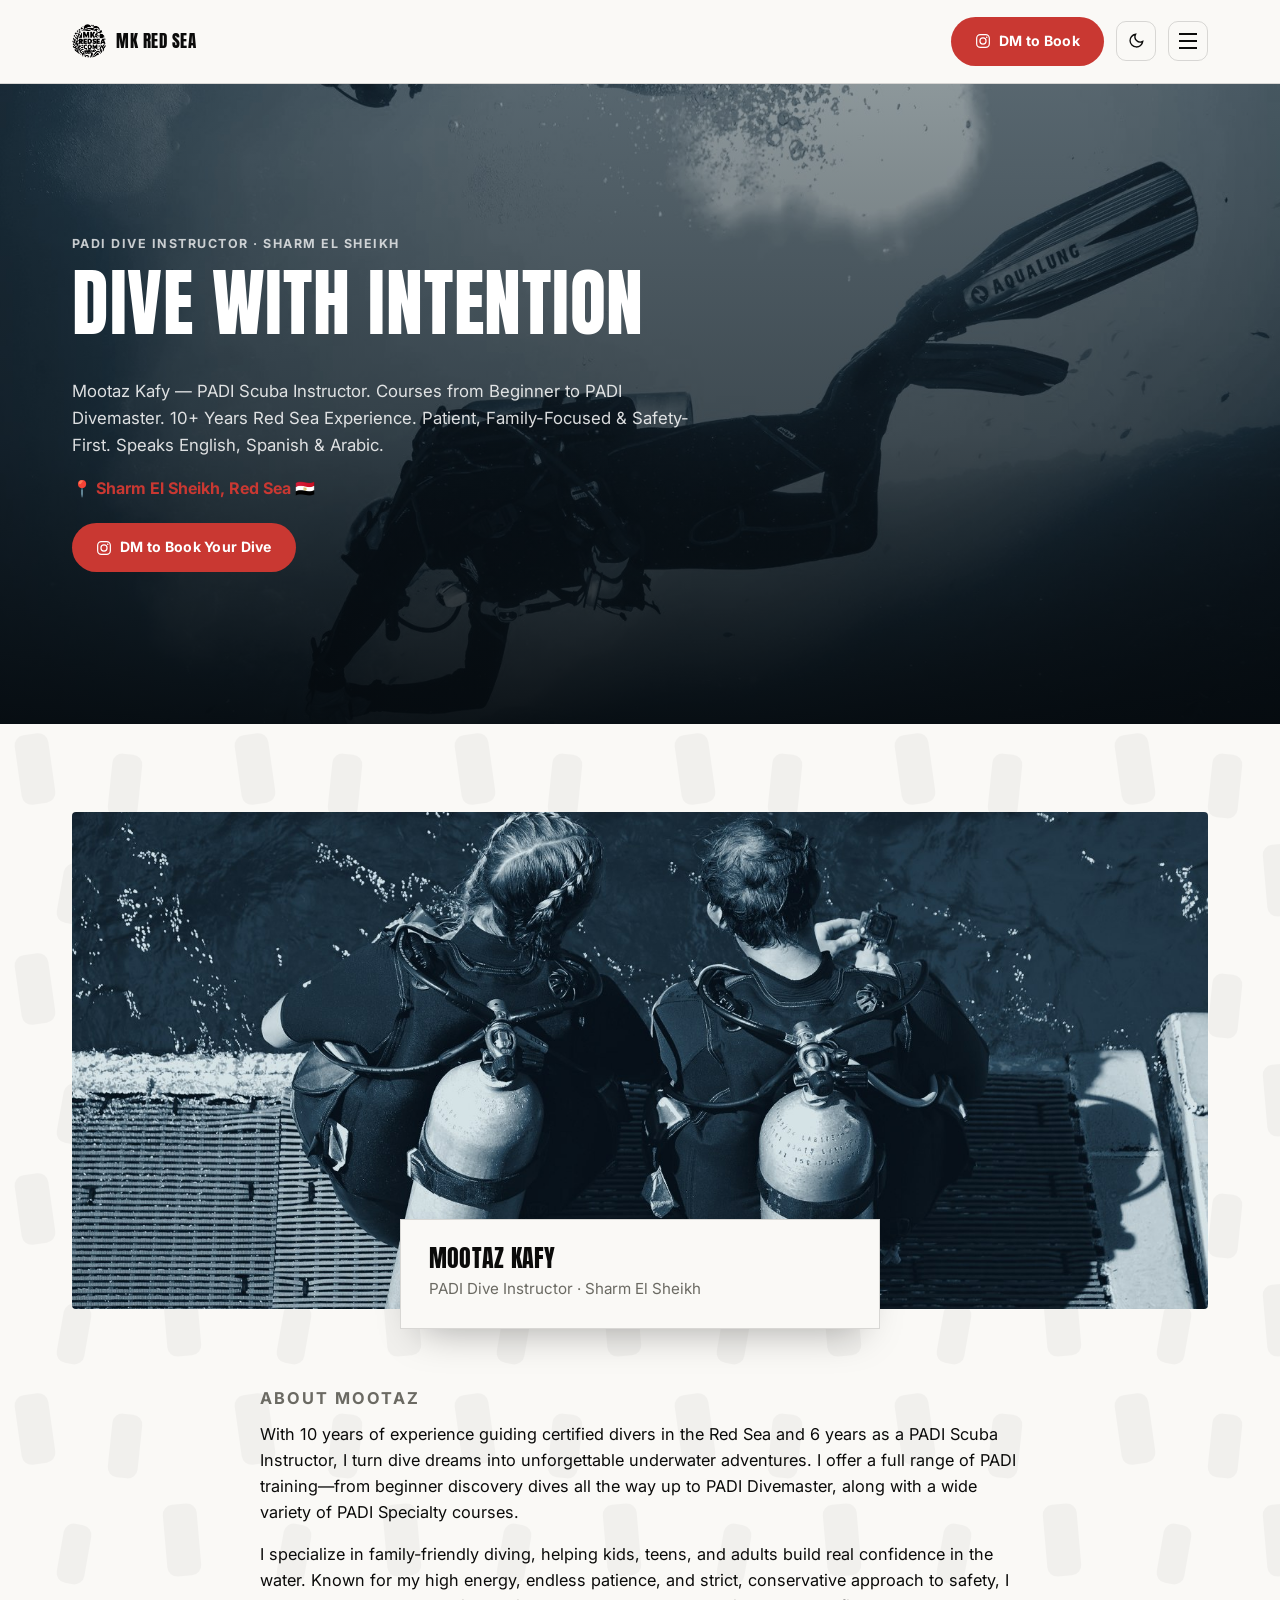
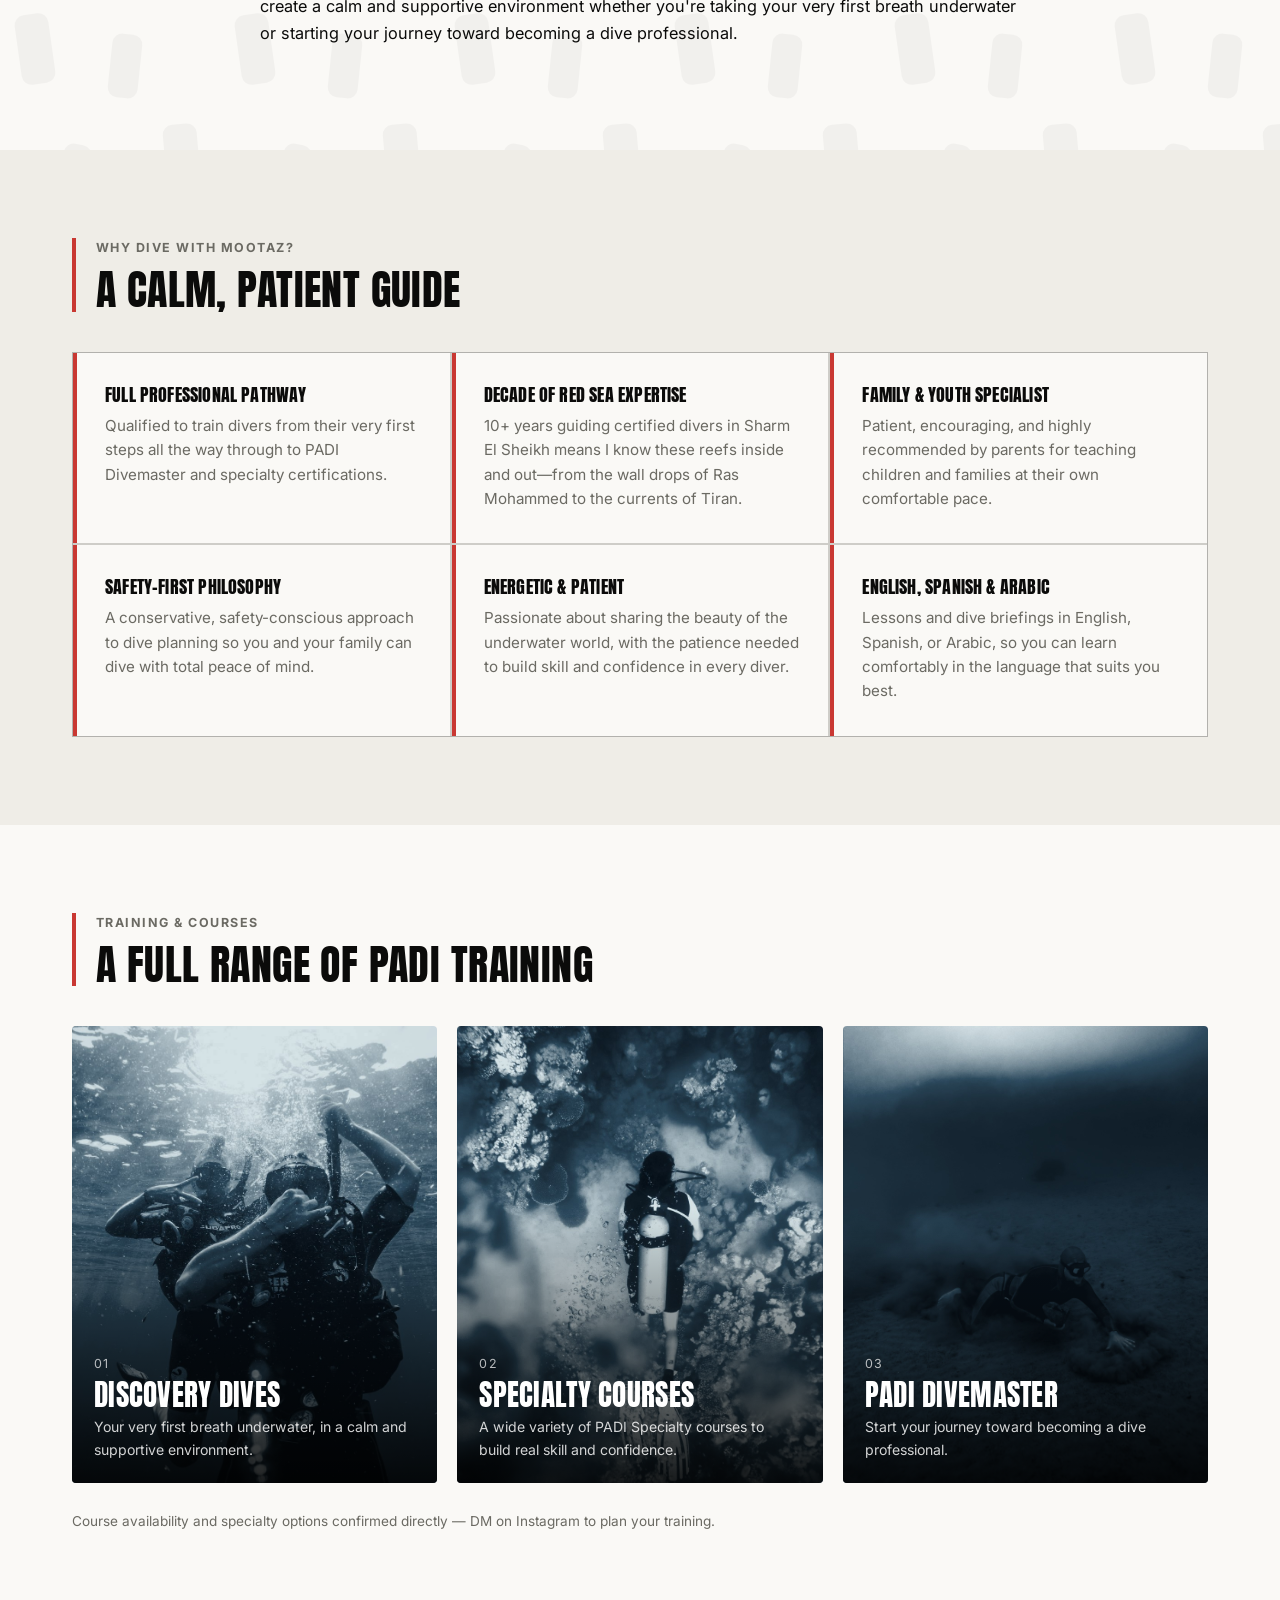
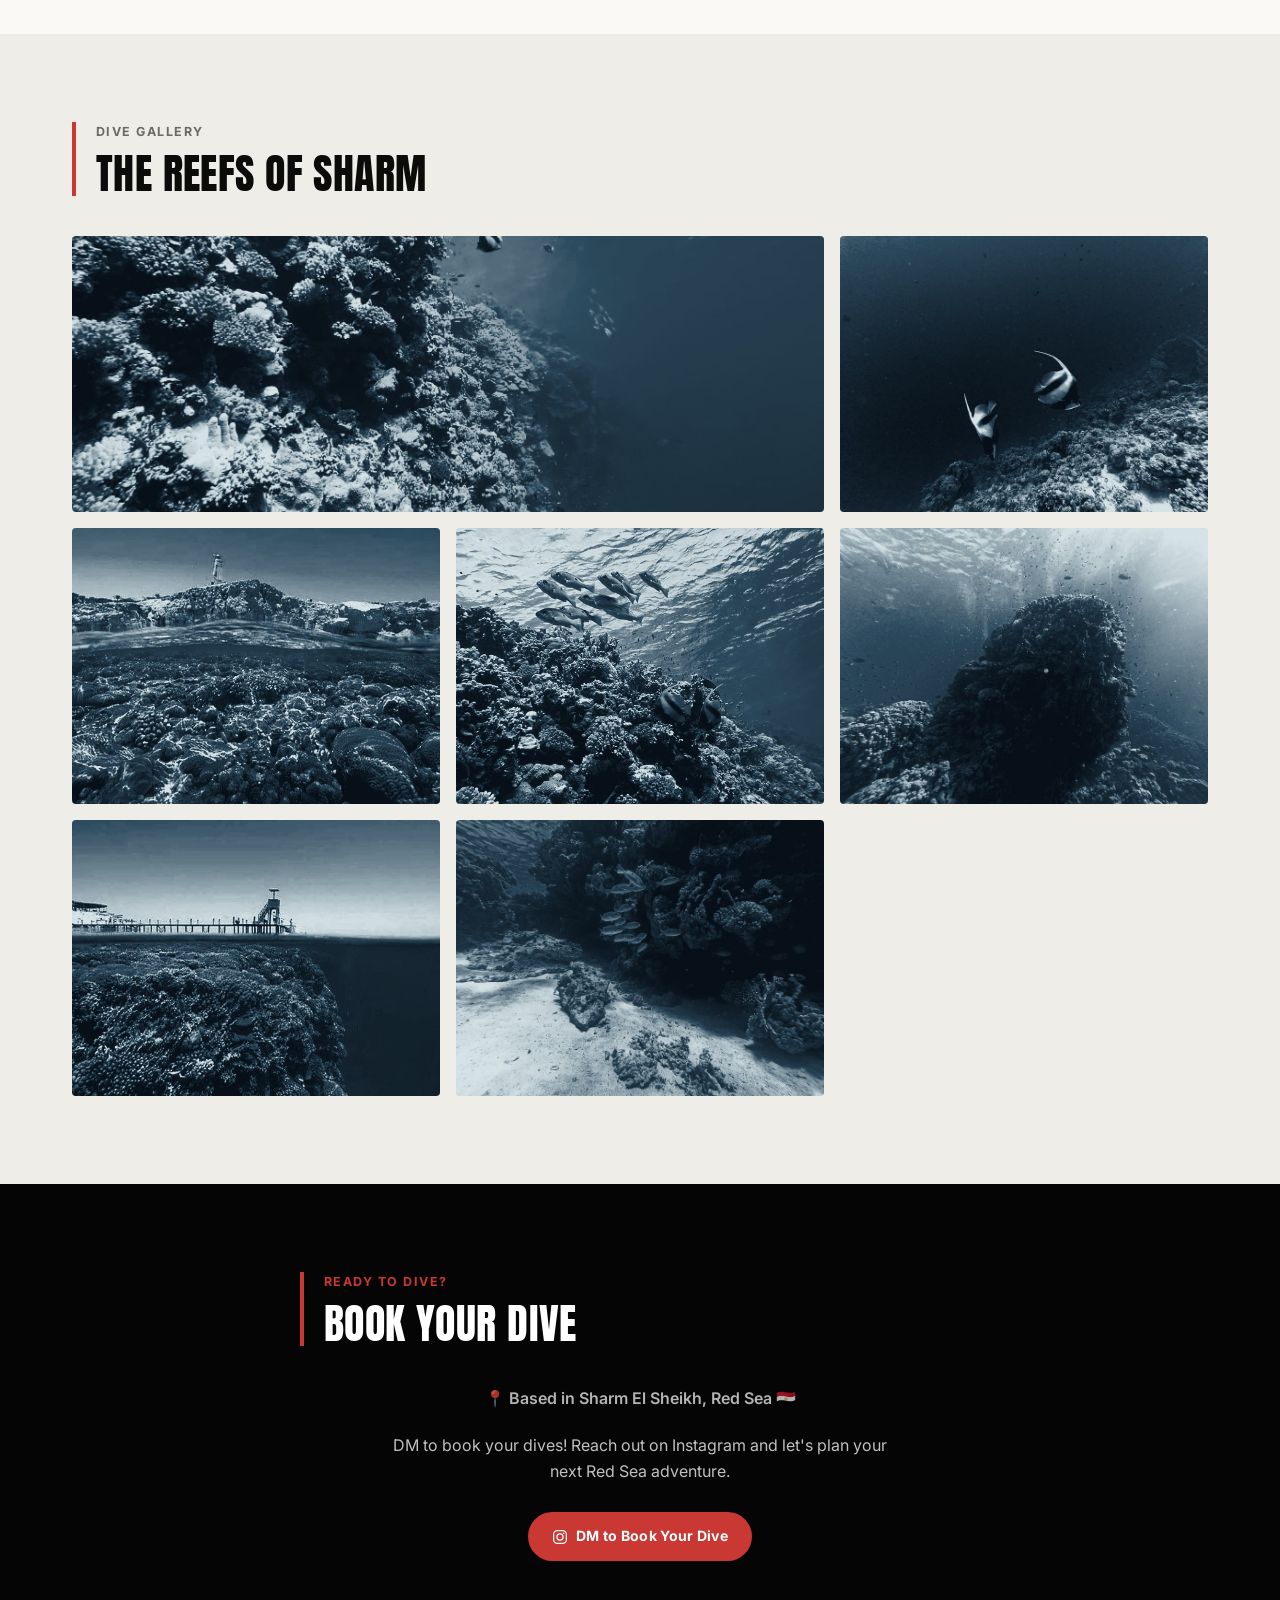
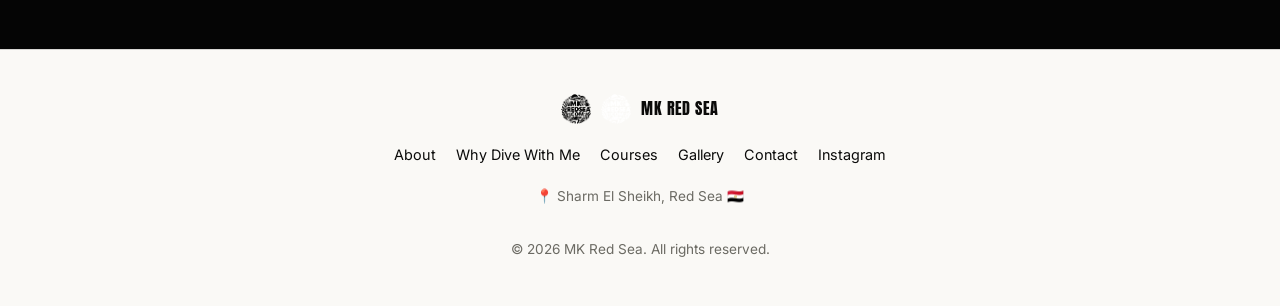
==== commit a5f4d9c2: "Add Mootaz's languages (English, Spanish, Arabic) to all sites - Hero tagline and meta description m" ====
--- a/alt/index.html
+++ b/alt/index.html
@@ -4,7 +4,7 @@
 <meta charset="UTF-8">
 <meta name="viewport" content="width=device-width, initial-scale=1, viewport-fit=cover">
 <title>mkredsea.com/alt — Mootaz Kafy, PADI Dive Instructor</title>
-<meta name="description" content="Mootaz Kafy, PADI Scuba Instructor in Sharm El Sheikh. Courses from beginner discovery dives to PADI Divemaster. 10+ years of Red Sea experience, family-focused and safety-first.">
+<meta name="description" content="Mootaz Kafy, PADI Scuba Instructor in Sharm El Sheikh. Courses from beginner discovery dives to PADI Divemaster. 10+ years of Red Sea experience, family-focused and safety-first. Speaks English, Spanish and Arabic.">
 <base href="/alt/">
 
 <link rel="icon" type="image/png" sizes="32x32" href="../assets/favicon/favicon-32.png">
@@ -74,7 +74,7 @@
     <div class="container">
       <p class="eyebrow">PADI Dive Instructor · Sharm El Sheikh</p>
       <h1>Dive With Intention</h1>
-      <p class="tagline">Mootaz Kafy — PADI Scuba Instructor. Courses from Beginner to PADI Divemaster. 10+ Years Red Sea Experience. Patient, Family-Focused &amp; Safety-First.</p>
+      <p class="tagline">Mootaz Kafy — PADI Scuba Instructor. Courses from Beginner to PADI Divemaster. 10+ Years Red Sea Experience. Patient, Family-Focused &amp; Safety-First. Speaks English, Spanish &amp; Arabic.</p>
       <p class="location">📍 Sharm El Sheikh, Red Sea 🇪🇬</p>
       <div>
         <a href="#" class="btn-pill" data-instagram-cta>
@@ -126,6 +126,10 @@
         <div class="why-card">
           <h3>Energetic &amp; Patient</h3>
           <p>Passionate about sharing the beauty of the underwater world, with the patience needed to build skill and confidence in every diver.</p>
+        </div>
+        <div class="why-card">
+          <h3>English, Spanish &amp; Arabic</h3>
+          <p>Lessons and dive briefings in English, Spanish, or Arabic, so you can learn comfortably in the language that suits you best.</p>
         </div>
       </div>
     </div>
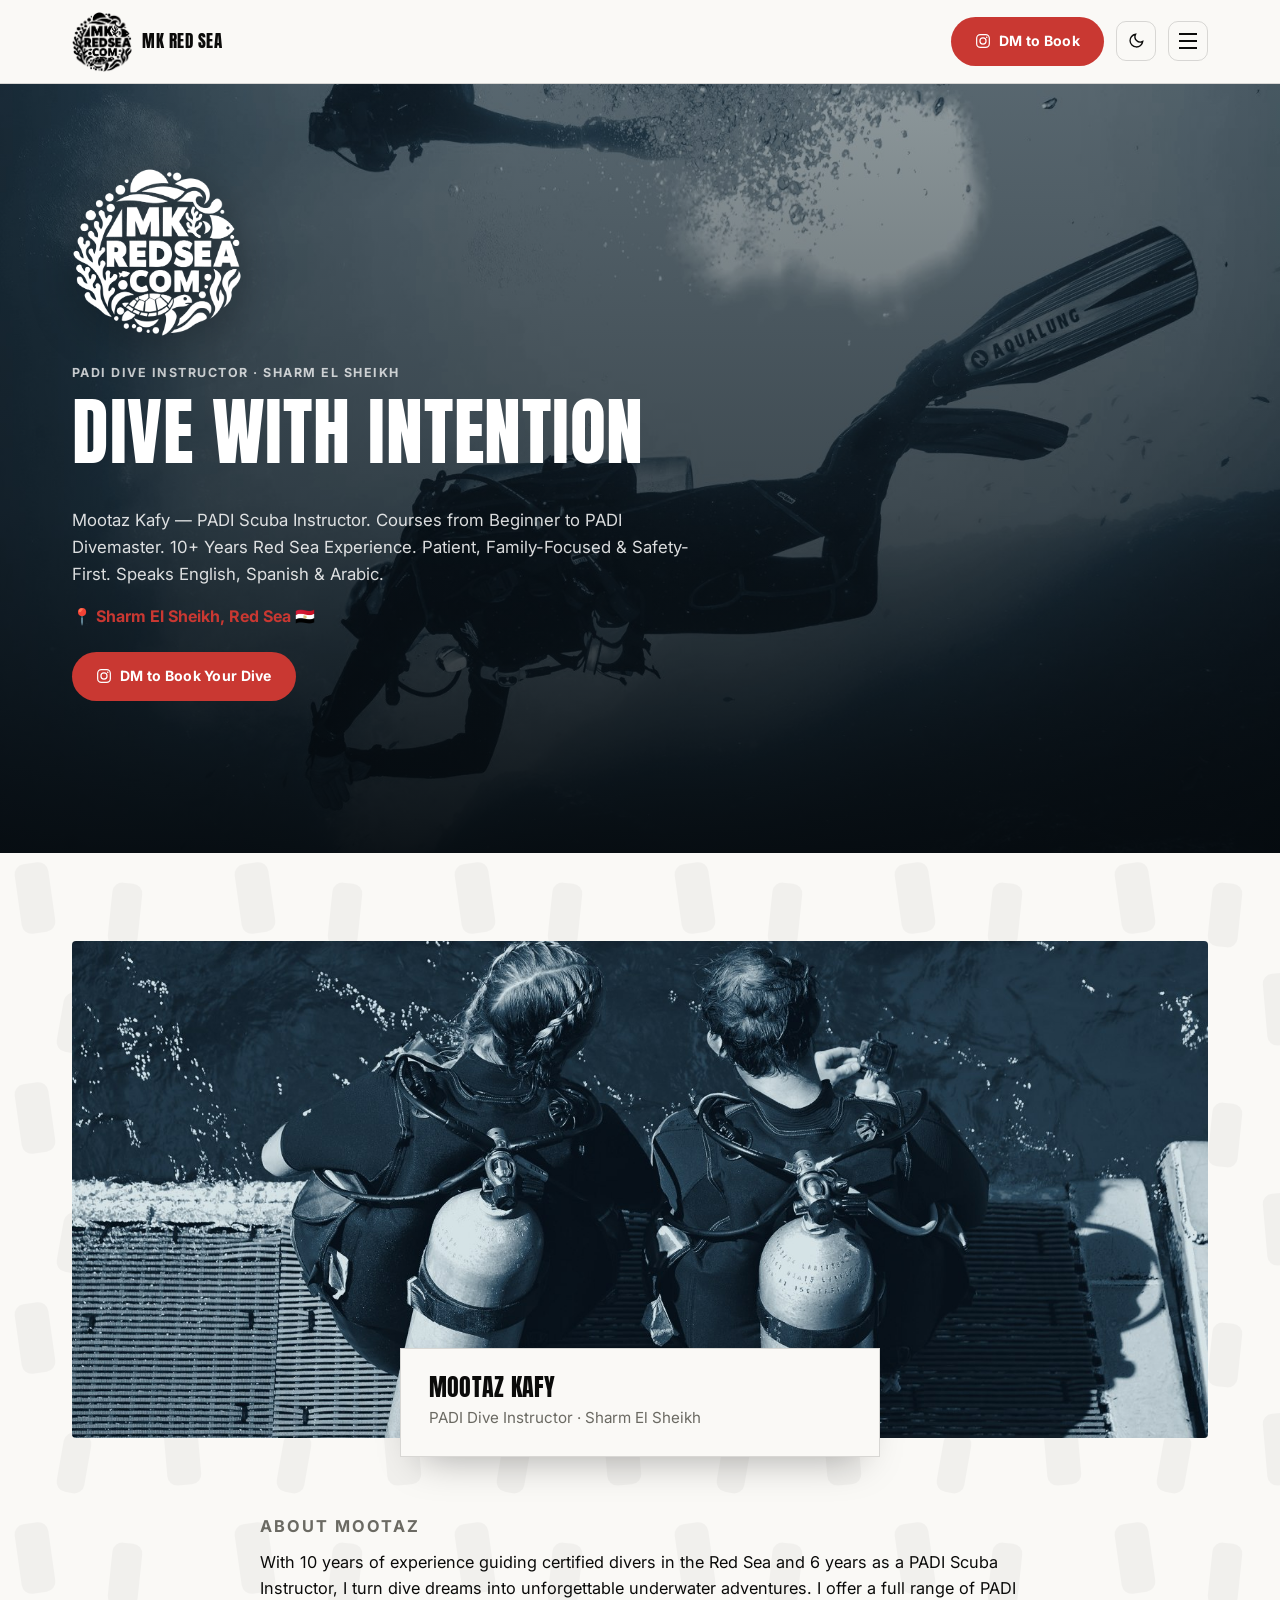
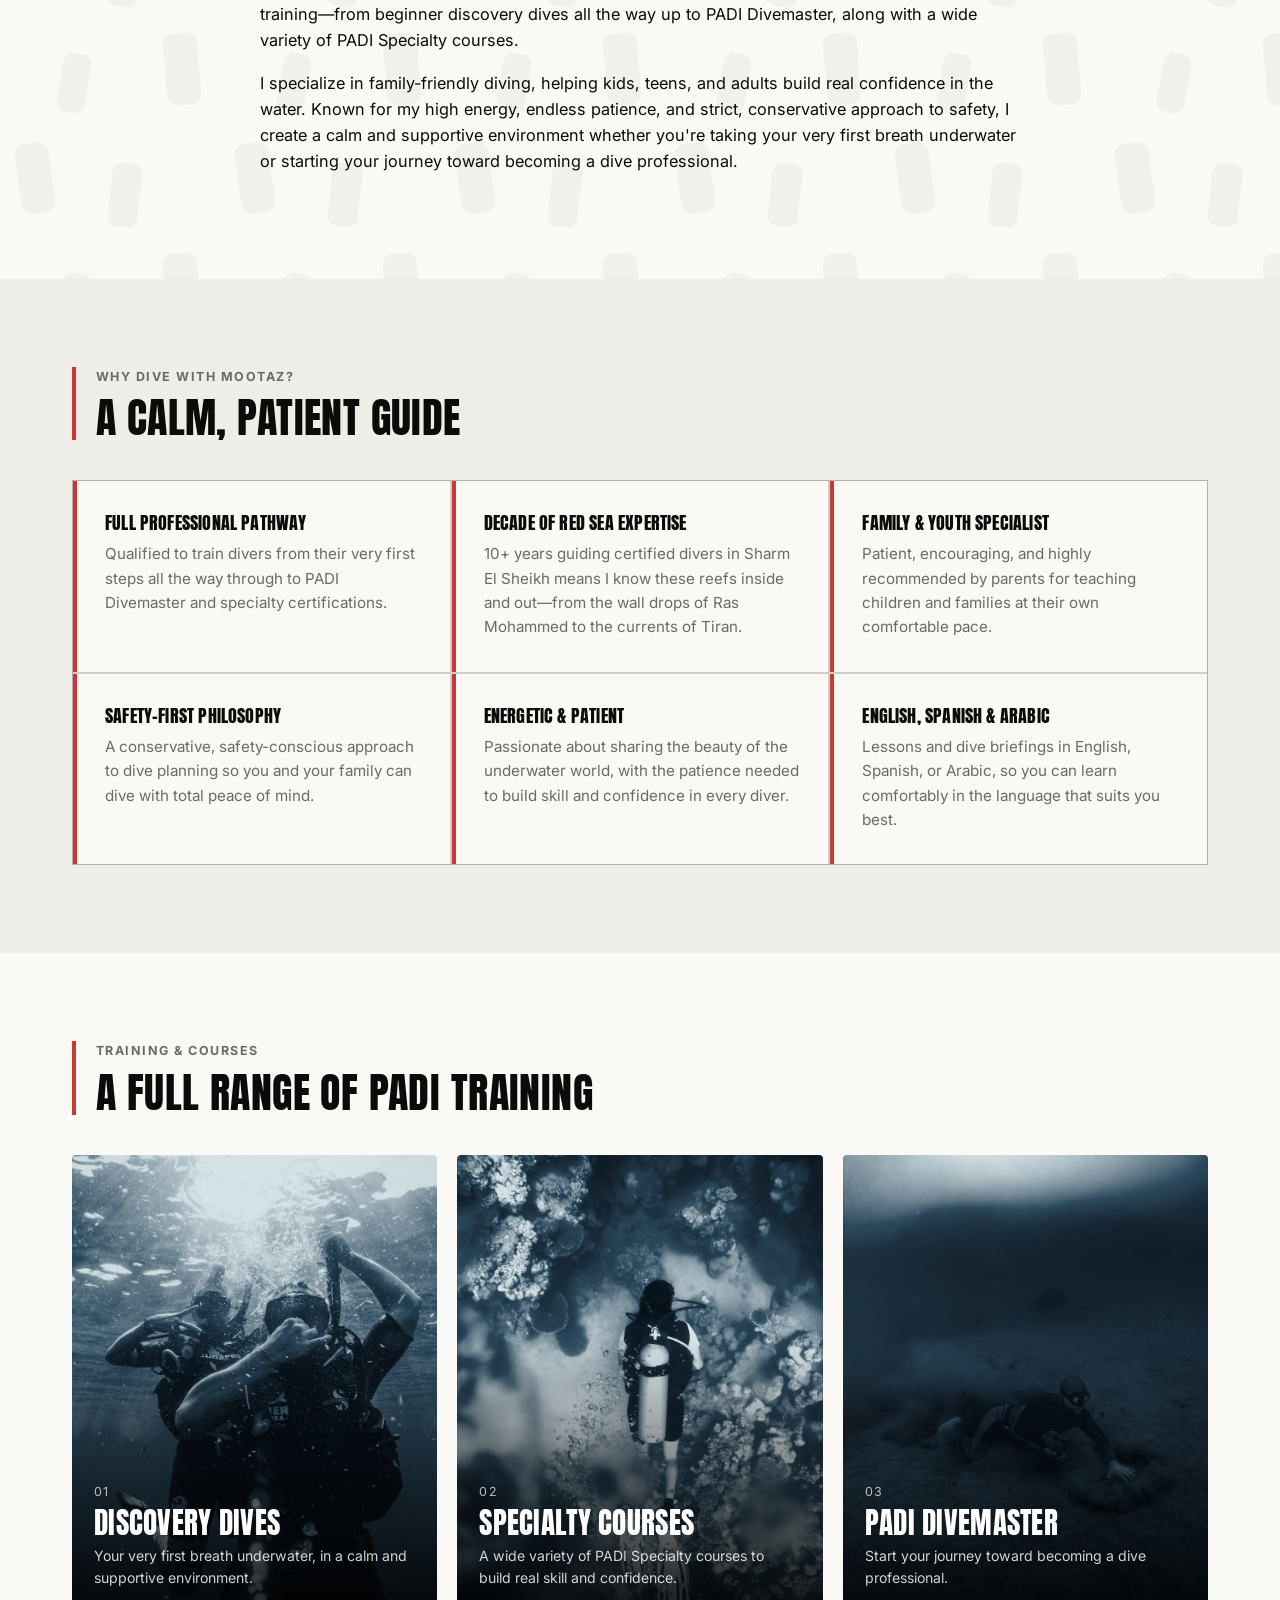
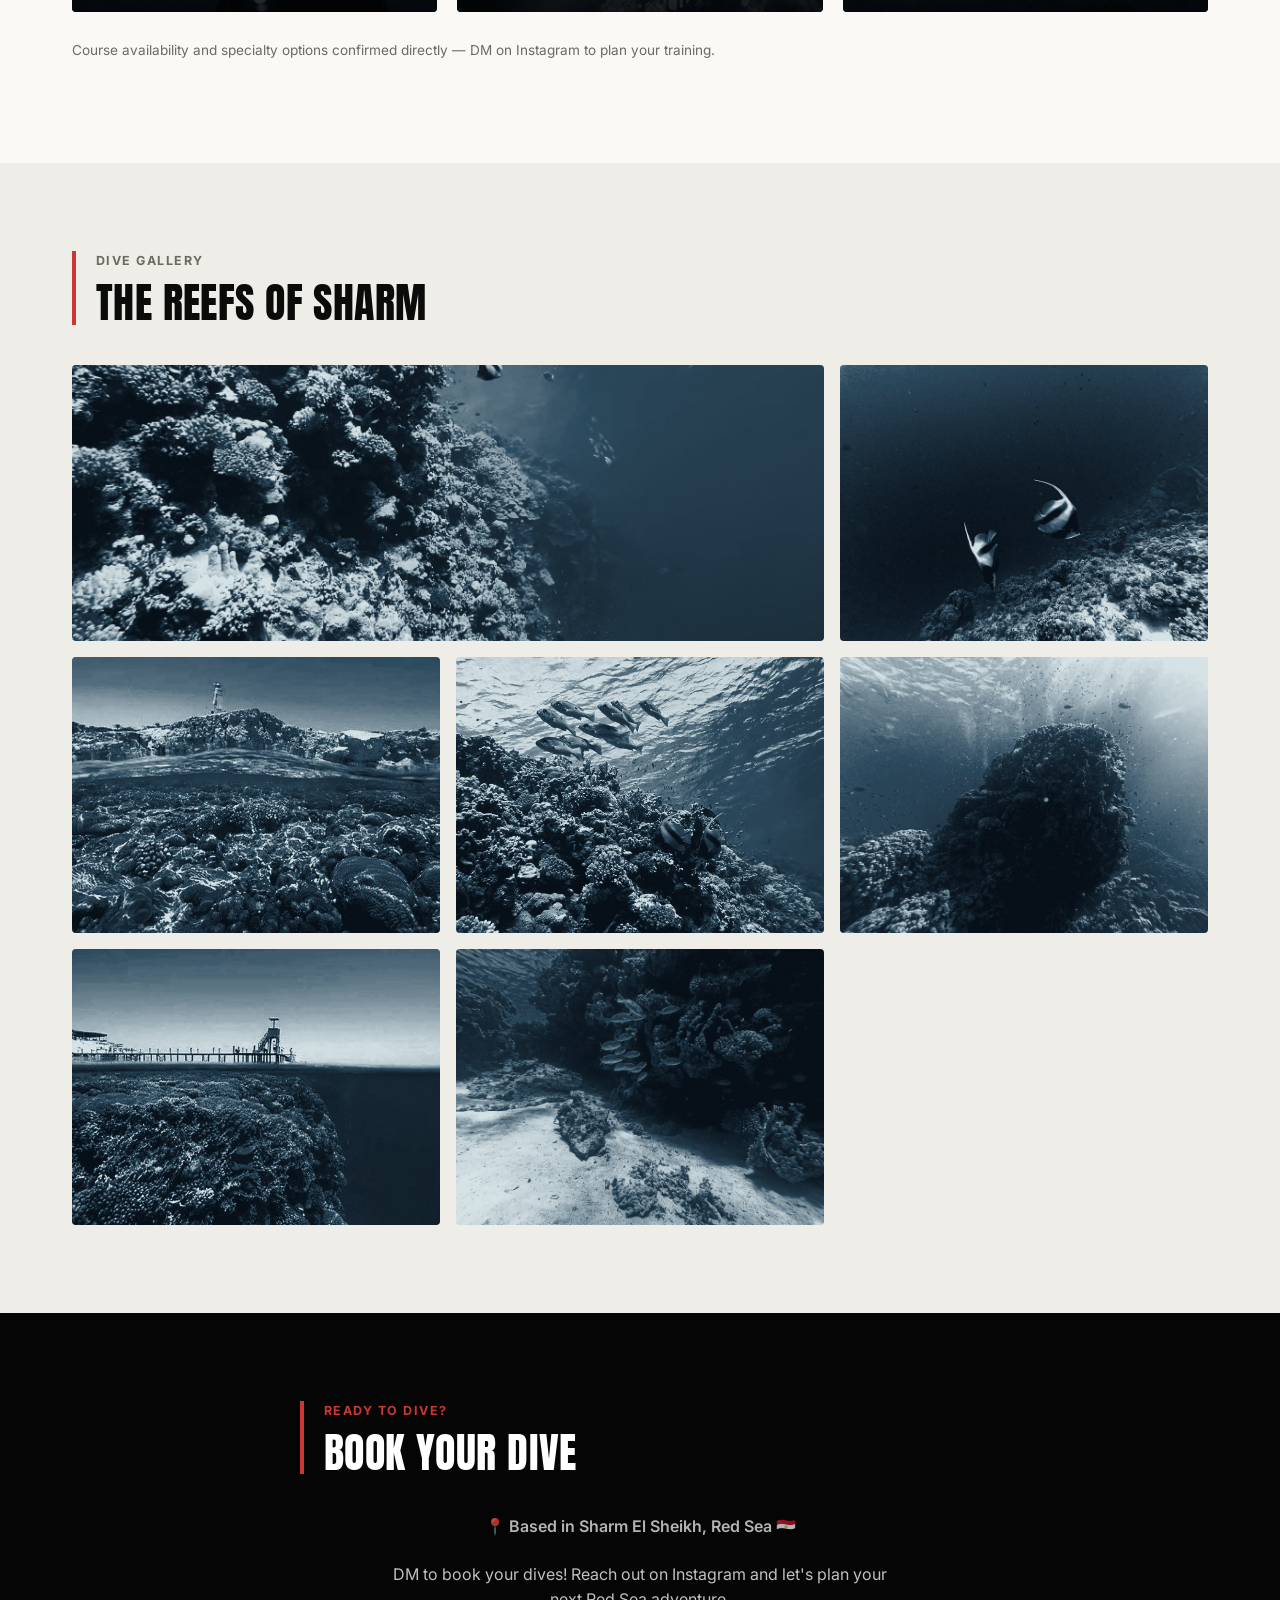
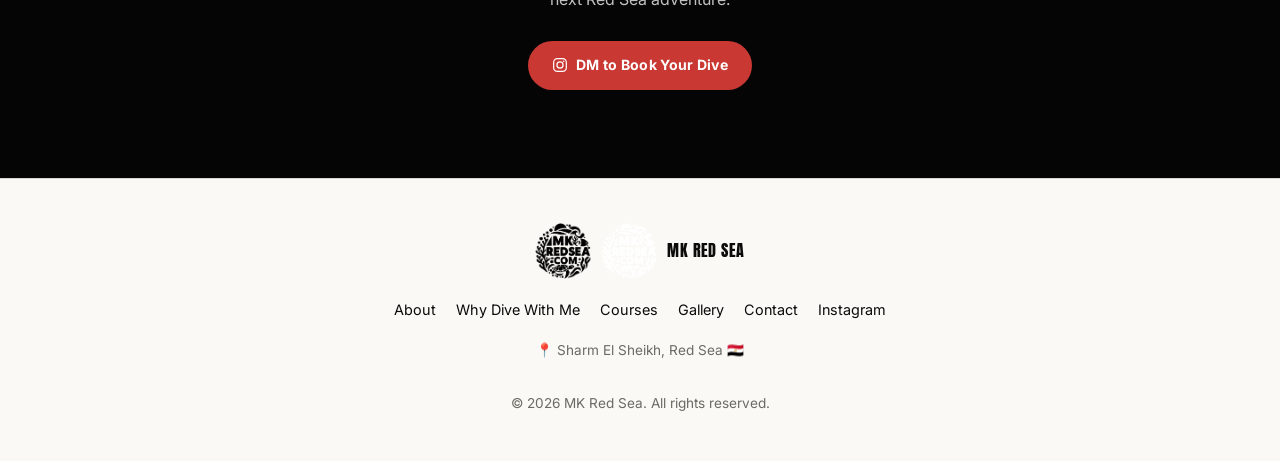
==== commit 64ada512: "Make the logo bigger and clearly visible on every site The supplied colour logo only fills ~50% of i" ====
--- a/alt/index.html
+++ b/alt/index.html
@@ -46,7 +46,7 @@
 <div class="nav-overlay" id="navOverlay">
   <div class="nav-overlay-top">
     <a href="#top" class="brand">
-      <img src="assets/logo/mk-redsea-badge-white.png" alt="MK Red Sea" style="width:34px;height:34px;">
+      <img src="assets/logo/mk-redsea-badge-white.png" alt="MK Red Sea">
       <span>MK Red Sea</span>
     </a>
     <button type="button" class="nav-close" id="navClose" aria-label="Close menu">&times;</button>
@@ -72,6 +72,7 @@
   <section class="hero" id="hero" style="background-image:url('assets/photos/hero.jpg');">
     <div class="hero-scrim" aria-hidden="true"></div>
     <div class="container">
+      <img class="hero-logo" src="assets/logo/mk-redsea-badge-white.png" alt="MK Red Sea logo">
       <p class="eyebrow">PADI Dive Instructor · Sharm El Sheikh</p>
       <h1>Dive With Intention</h1>
       <p class="tagline">Mootaz Kafy — PADI Scuba Instructor. Courses from Beginner to PADI Divemaster. 10+ Years Red Sea Experience. Patient, Family-Focused &amp; Safety-First. Speaks English, Spanish &amp; Arabic.</p>
--- a/alt/assets/css/styles.css
+++ b/alt/assets/css/styles.css
@@ -152,7 +152,7 @@
   text-decoration: none;
   color: var(--ink);
 }
-.brand img { width: 34px; height: 34px; }
+.brand img { width: 60px; height: 60px; }
 .brand span {
   font-family: 'Anton', sans-serif;
   font-size: 1.05rem;
@@ -259,7 +259,7 @@
   justify-content: space-between;
   padding-top: 20px;
 }
-.nav-overlay-bottom img { width: 32px; height: 32px; }
+.nav-overlay-bottom img { width: 56px; height: 56px; }
 .nav-overlay-bottom a {
   color: #fff;
   display: inline-flex;
@@ -287,6 +287,13 @@
   background: linear-gradient(180deg, rgba(5,10,14,0.35) 0%, rgba(5,10,14,0.55) 55%, rgba(5,10,14,0.92) 100%);
 }
 .hero .container { position: relative; z-index: 1; padding-bottom: 64px; }
+.hero-logo {
+  width: clamp(110px, 18vw, 170px);
+  height: auto;
+  margin-bottom: 26px;
+  filter: drop-shadow(0 10px 24px rgba(0,0,0,0.45));
+}
+.nav-overlay-top .brand img { width: 64px; height: 64px; }
 .hero .eyebrow { color: rgba(255,255,255,0.75); }
 .hero h1 {
   color: #fff;
@@ -455,7 +462,7 @@
   text-transform: uppercase;
   letter-spacing: 0.03em;
 }
-.footer-brand img { width: 30px; height: 30px; }
+.footer-brand img { width: 56px; height: 56px; }
 .footer-nav {
   list-style: none;
   display: flex;
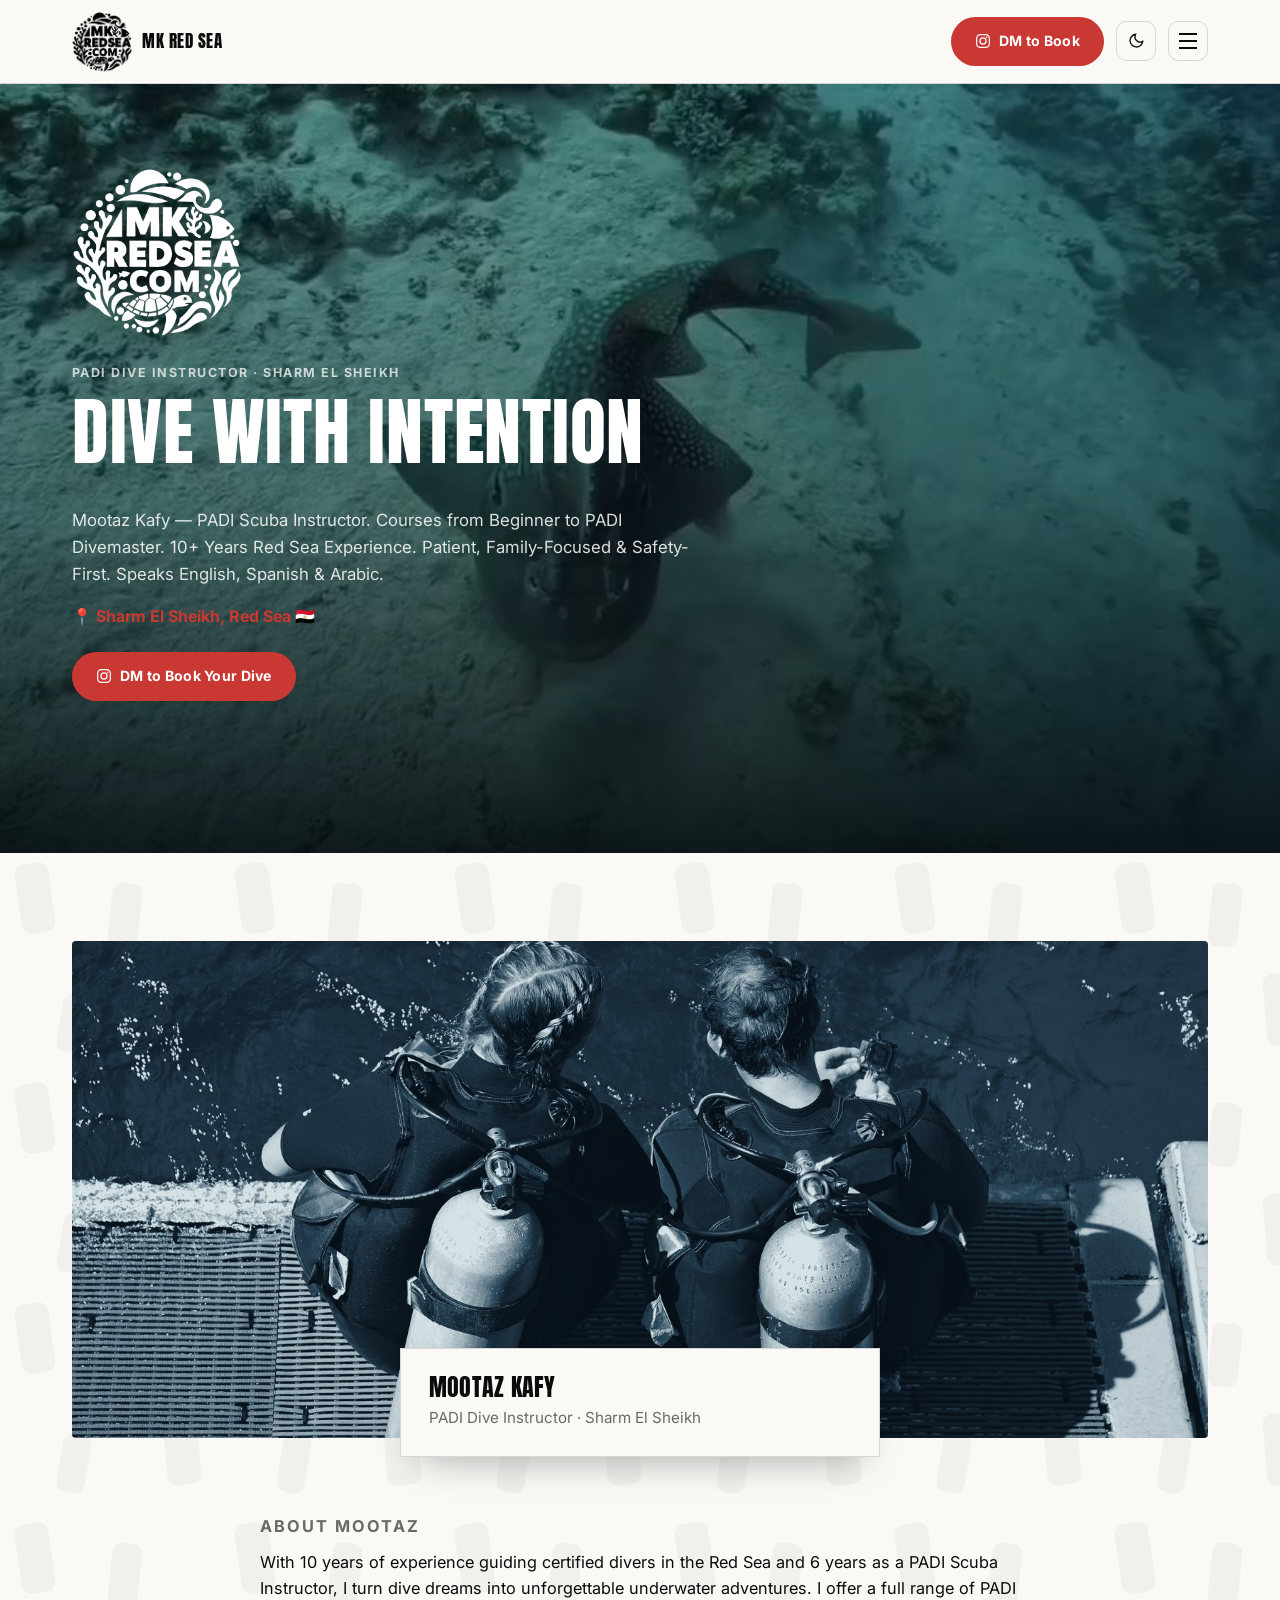
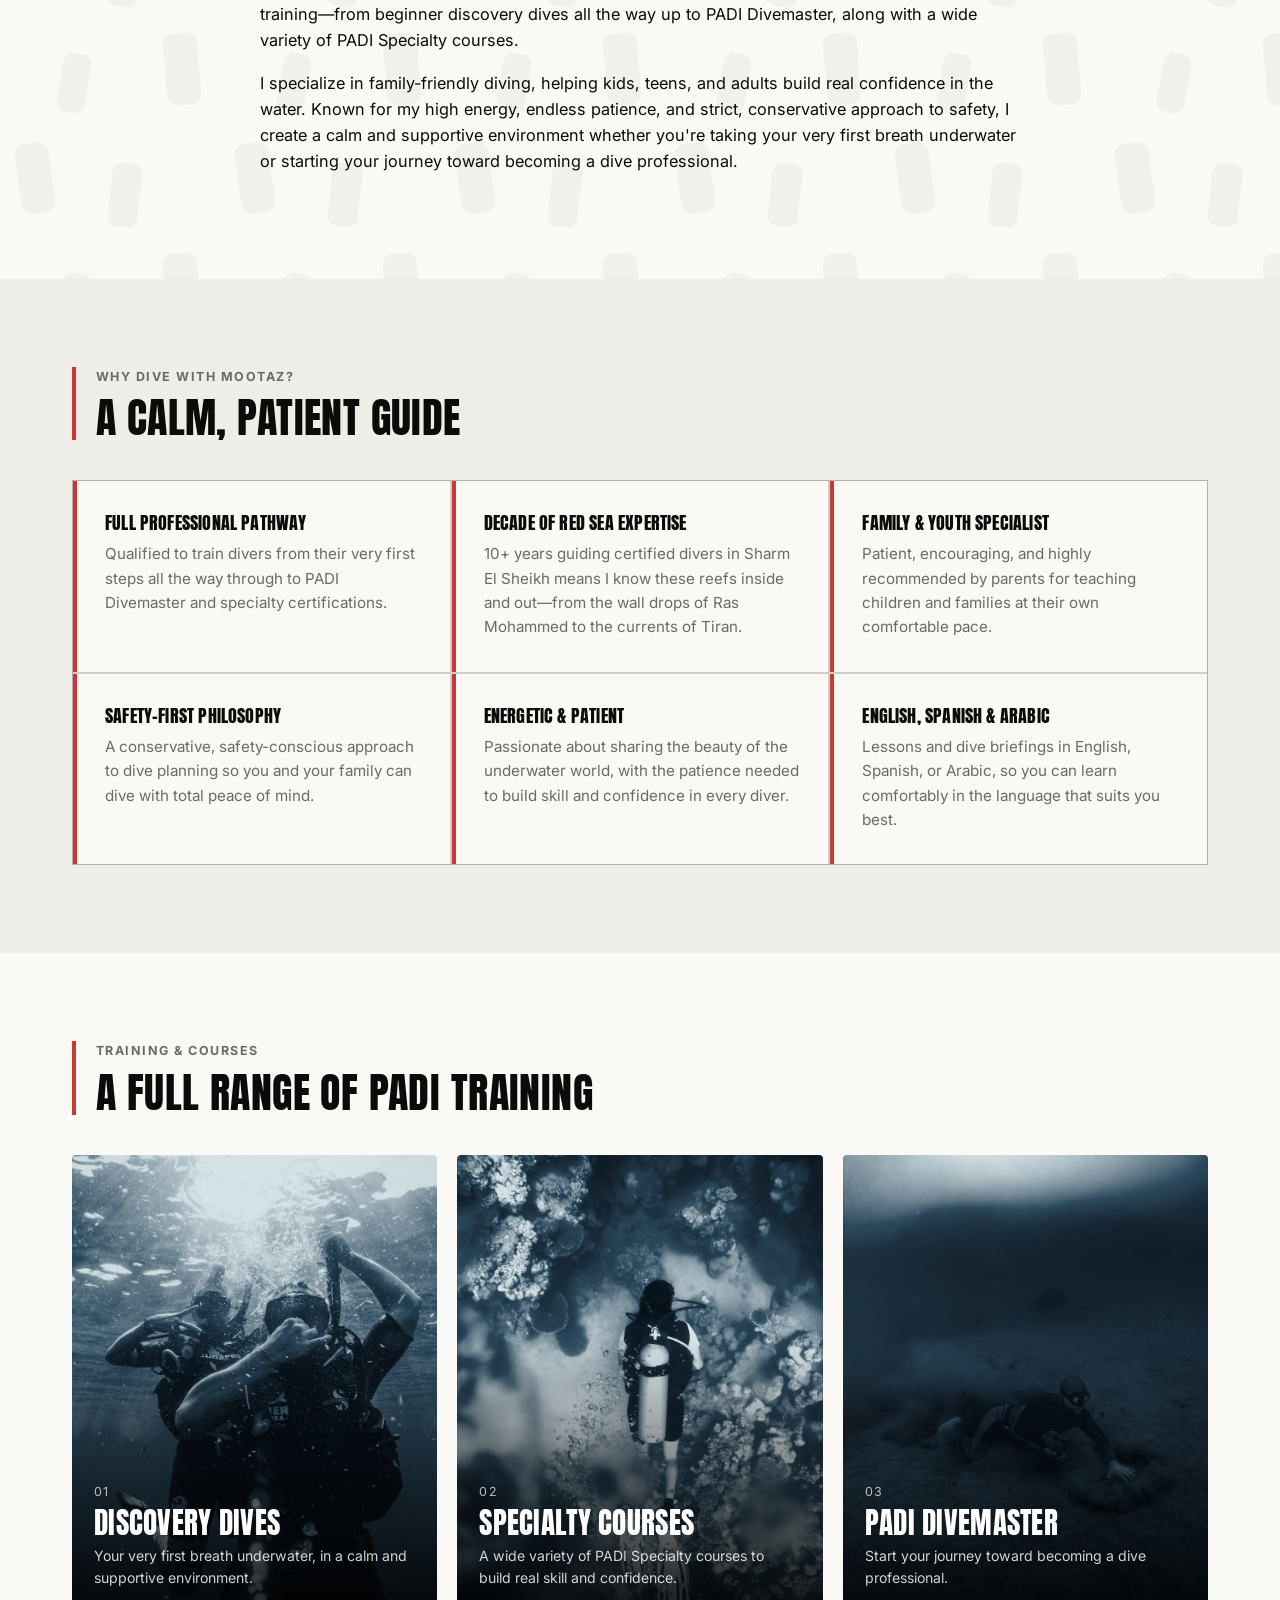
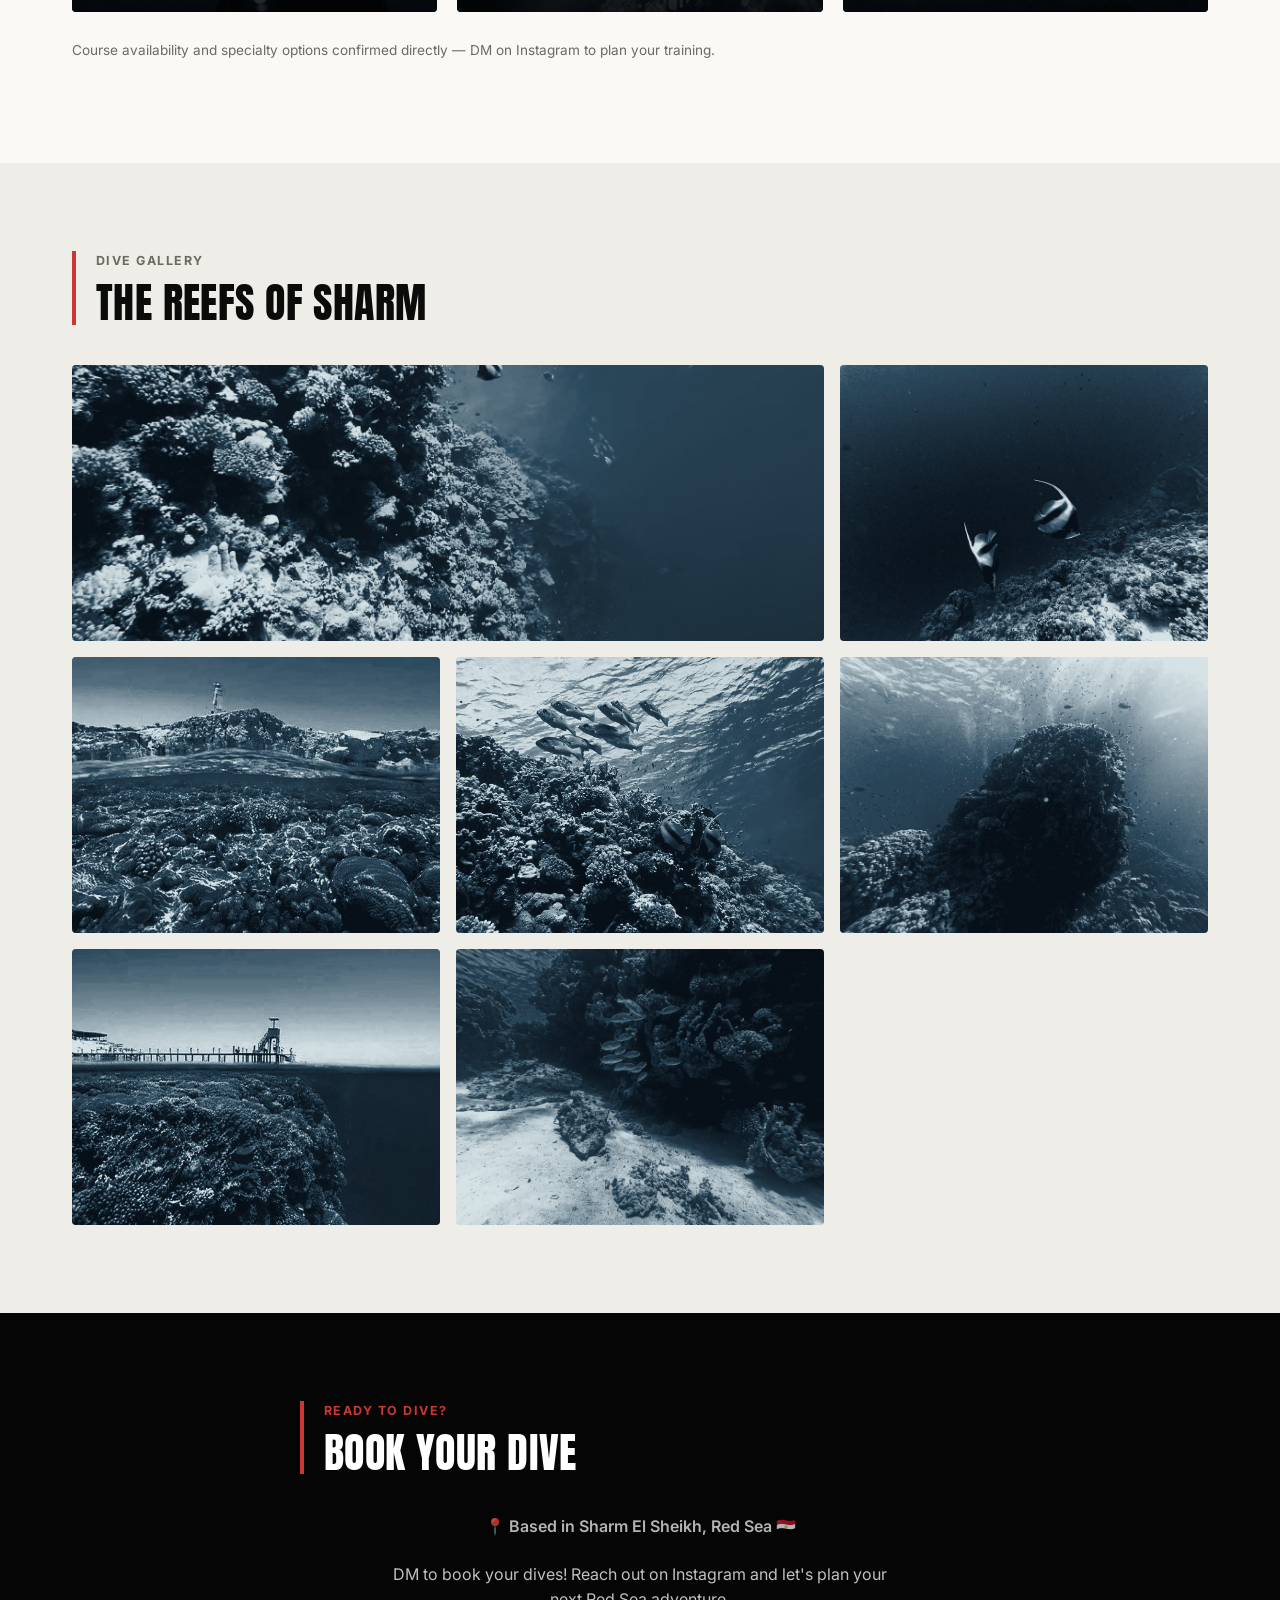
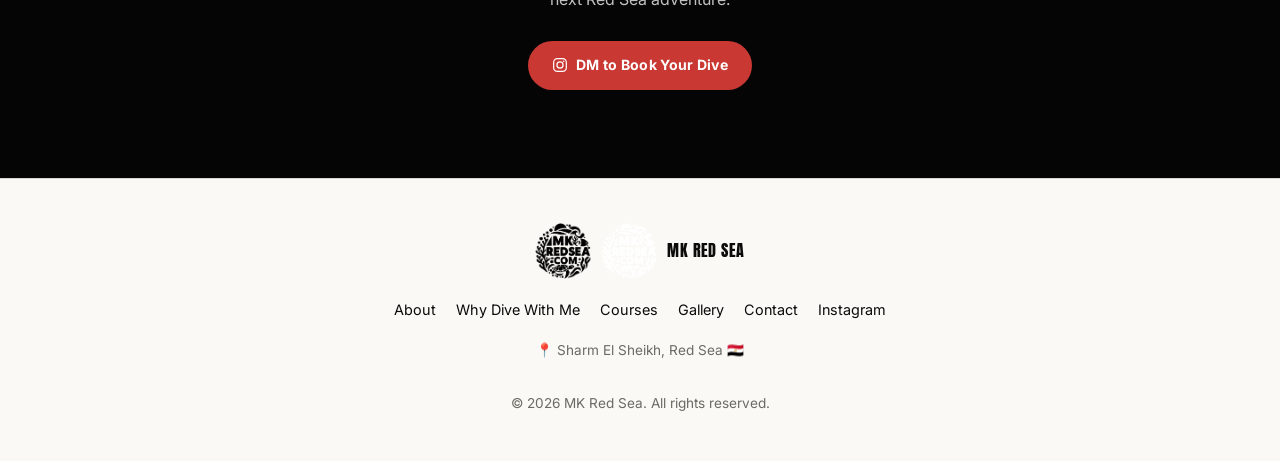
==== commit 17e309ae: "Add a looping hero video to every site Each design now plays assets/video/hero.mp4 (muted, looping) " ====
--- a/alt/index.html
+++ b/alt/index.html
@@ -69,7 +69,10 @@
 
 <main>
 
-  <section class="hero" id="hero" style="background-image:url('assets/photos/hero.jpg');">
+  <section class="hero" id="hero">
+    <video class="hero-video" autoplay muted loop playsinline poster="/assets/video/hero-poster.jpg" aria-hidden="true" data-hero-video>
+      <source src="/assets/video/hero.mp4" type="video/mp4">
+    </video>
     <div class="hero-scrim" aria-hidden="true"></div>
     <div class="container">
       <img class="hero-logo" src="assets/logo/mk-redsea-badge-white.png" alt="MK Red Sea logo">
--- a/alt/assets/css/styles.css
+++ b/alt/assets/css/styles.css
@@ -276,10 +276,16 @@
   min-height: 640px;
   display: flex;
   align-items: flex-end;
-  background-size: cover;
-  background-position: center;
+  background: #050a0e;
   color: #fff;
   padding-top: var(--header-h);
+}
+.hero-video {
+  position: absolute;
+  inset: 0;
+  width: 100%;
+  height: 100%;
+  object-fit: cover;
 }
 .hero-scrim {
   position: absolute;
